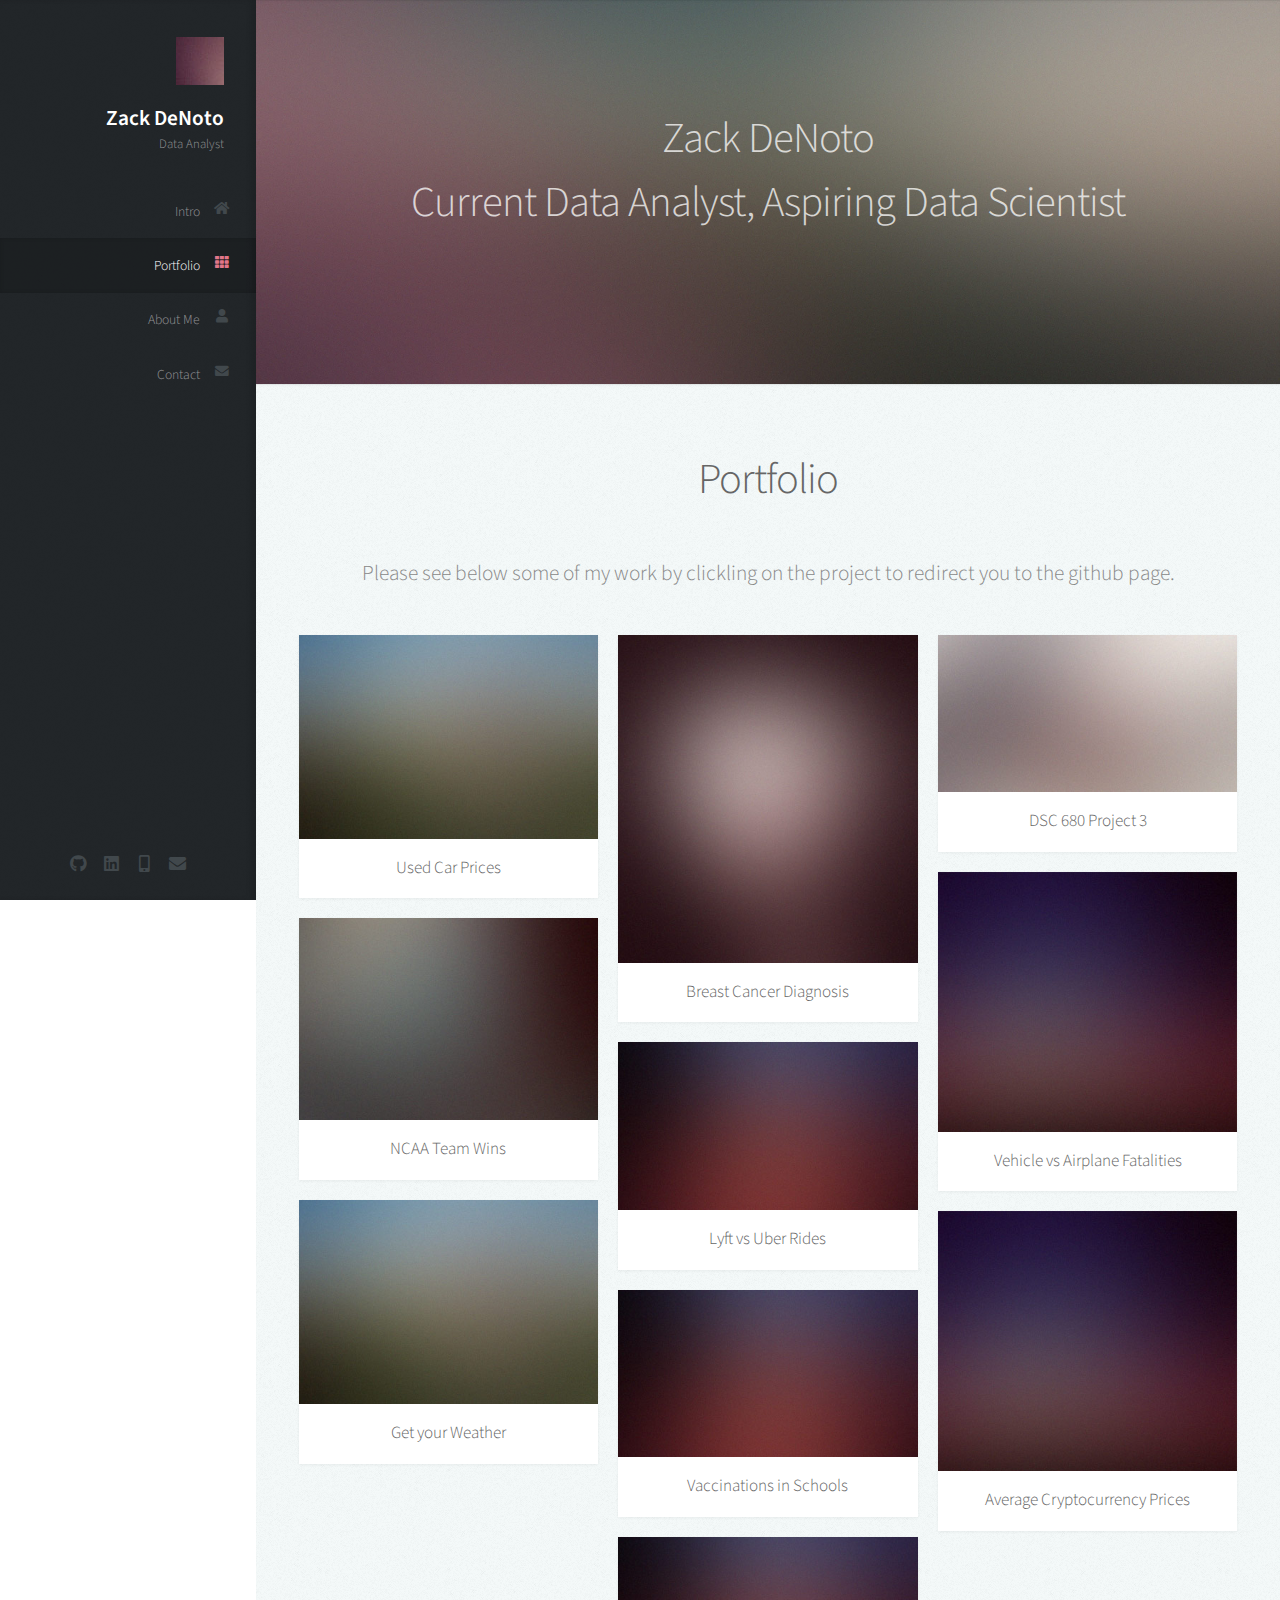
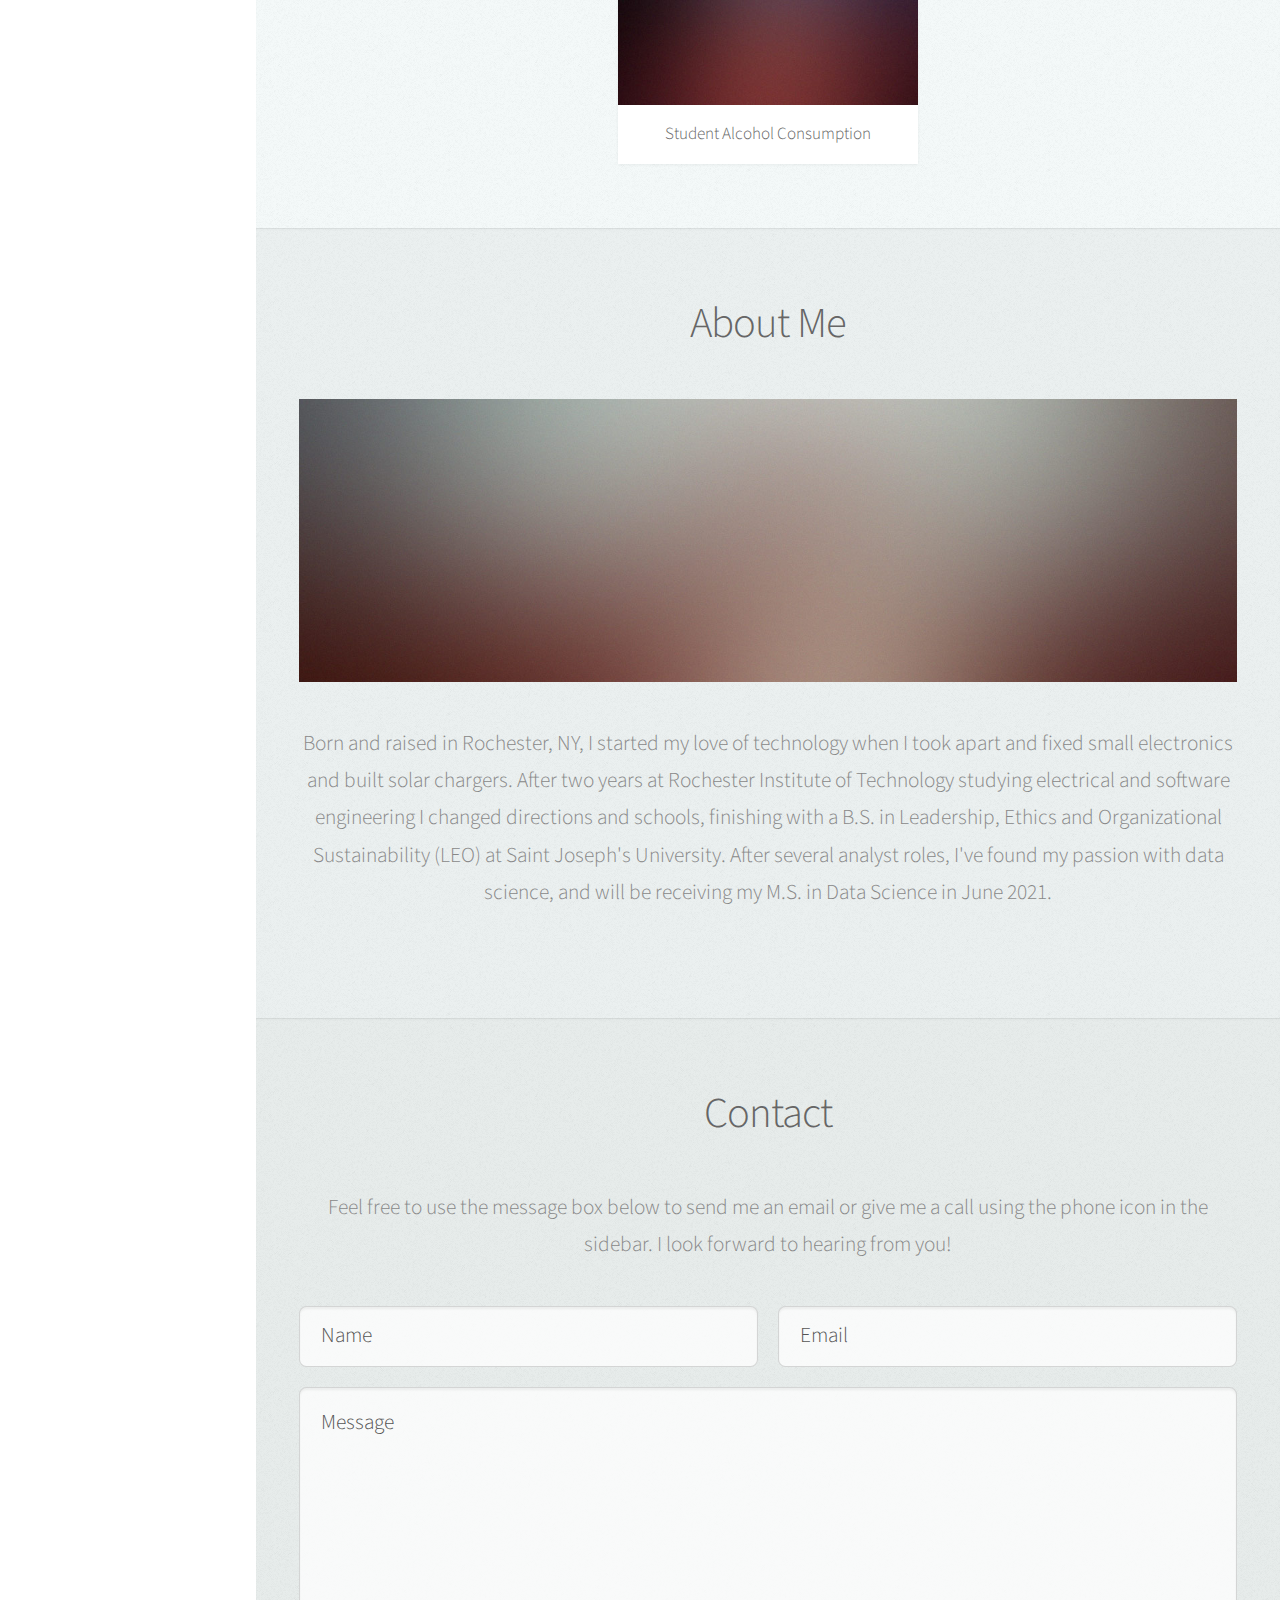
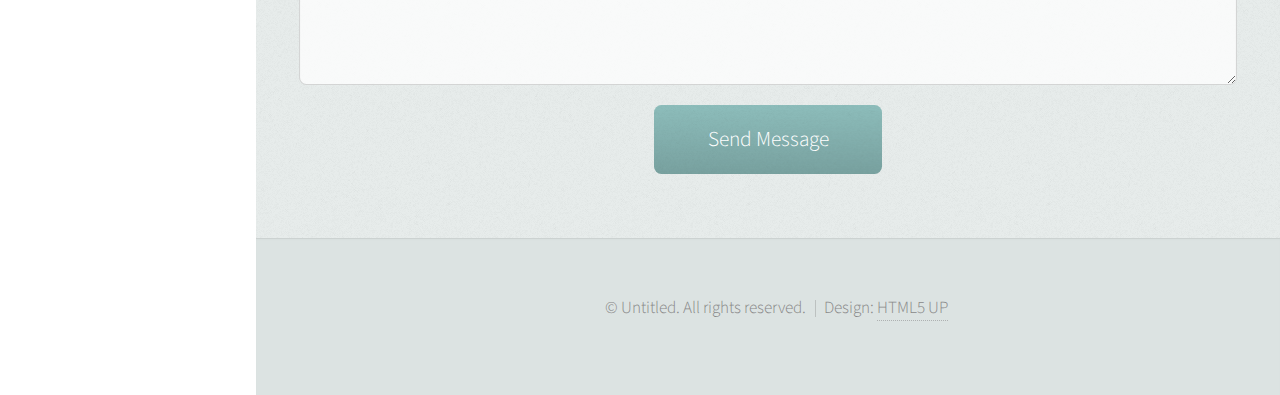
==== index.html @ d10cb1ae "Update index.html" ====
<!DOCTYPE HTML>
<!--
	Prologue by HTML5 UP
	html5up.net | @ajlkn
	Free for personal and commercial use under the CCA 3.0 license (html5up.net/license)
-->
<html>
	<head>
		<title>Zack DeNoto's Resume</title>
		<meta charset="utf-8" />
		<meta name="viewport" content="width=device-width, initial-scale=1, user-scalable=no" />
		<link rel="stylesheet" href="assets/css/main.css" />
	</head>
	<body class="is-preload">

		<!-- Header -->
			<div id="header">

				<div class="top">

					<!-- Logo -->
						<div id="logo">
							<span class="image avatar48"><img src="images/avatar.jpg" alt="" /></span>
							<h1 id="title">Zack DeNoto</h1>
							<p>Data Analyst</p>
						</div>

					<!-- Nav -->
						<nav id="nav">
							<ul>
								<li><a href="#top" id="top-link"><span class="icon solid fa-home">Intro</span></a></li>
								<li><a href="#portfolio" id="portfolio-link"><span class="icon solid fa-th">Portfolio</span></a></li>
								<li><a href="#about" id="about-link"><span class="icon solid fa-user">About Me</span></a></li>
								<li><a href="#contact" id="contact-link"><span class="icon solid fa-envelope">Contact</span></a></li>
							</ul>
						</nav>

				</div>

				<div class="bottom">

					<!-- Social Icons -->
						<ul class="icons">
							<li><a href="https://github.com/ZacharyDeNoto" class="icon brands fa-github"><span class="label">Github</span></a></li>
							<li><a href="https://www.linkedin.com/in/zachary-denoto/" class="icon brands fa-linkedin"><span class="label">LinkedIn-tile</span></a></li>
							<li><a href="tel:585-683-8068" class="fas fa-mobile-alt"><span class="label"></span></a></li>
							<li><a href="mailto:z.denoto@gmail.com" class="icon solid fa-envelope"><span class="label">Email</span></a></li>
						</ul>

				</div>

			</div>

		<!-- Main -->
			<div id="main">

				<!-- Intro -->
					<section id="top" class="one dark cover">
						<div class="container">

							<header>
								<h2 class="alt">Zack DeNoto </h2>
								<h2> Current Data Analyst, Aspiring Data Scientist</h2>
								<!-- <p>Ligula scelerisque justo sem accumsan diam quis<br />
								vitae natoque dictum sollicitudin elementum.</p> -->
							</header>

							<!-- <footer>
								<a href="#portfolio" class="button scrolly">Magna Aliquam</a>
							</footer> -->

						</div>
					</section>

				<!-- Portfolio -->
					<section id="portfolio" class="two">
						<div class="container">

							<header>
								<h2>Portfolio</h2>
							</header>

							<p>Please see below some of my work by clickling on the project to redirect you to the github page.
							</p>

							<div class="row">
								<div class="col-4 col-12-mobile">
									<article class="item">
										<a href="https://github.com/ZacharyDeNoto/Used-Car-Price-Prediction" class="image fit"><img src="images/pic02.jpg" alt="" /></a>
										<header>
											<h3>Used Car Prices</h3>
										</header>
									</article>
									<article class="item">
										<a href="https://github.com/ZacharyDeNoto/NCAA-Team-Wins" class="image fit"><img src="images/pic03.jpg" alt="" /></a>
										<header>
											<h3>NCAA Team Wins</h3>
										</header>
									</article>
									<article class="item">
										<a href="https://github.com/ZacharyDeNoto/Get-Your-Weather" class="image fit"><img src="images/pic02.jpg" alt="" /></a>
										<header>
											<h3>Get your Weather</h3>
										</header>
									</article>

								</div>
								<div class="col-4 col-12-mobile">
									<article class="item">
										<a href="https://github.com/ZacharyDeNoto/Breast-Cancer-Diagnosis" class="image fit"><img src="images/pic04.jpg" alt="" /></a>
										<header>
											<h3>Breast Cancer Diagnosis</h3>
										</header>
									</article>
									<article class="item">
										<a href="https://github.com/ZacharyDeNoto/Lyft-vs-Uber-Ride-Costs" class="image fit"><img src="images/pic05.jpg" alt="" /></a>
										<header>
											<h3>Lyft vs Uber Rides</h3>
										</header>
									</article>
									<article class="item">
										<a href="https://github.com/ZacharyDeNoto/Vaccinations-in-Schools" class="image fit"><img src="images/pic05.jpg" alt="" /></a>
										<header>
											<h3>Vaccinations in Schools</h3>
										</header>
									</article>
									<article class="item">
										<a href="https://github.com/ZacharyDeNoto/Student-Alcohol-Consumption" class="image fit"><img src="images/pic05.jpg" alt="" /></a>
										<header>
											<h3>Student Alcohol Consumption</h3>
										</header>
									</article>
								</div>
								<div class="col-4 col-12-mobile">
									<article class="item">
										<a href="https://github.com/ZacharyDeNoto/DSC-680-Project-3" class="image fit"><img src="images/pic06.jpg" alt="" /></a>
										<header>
											<h3>DSC 680 Project 3</h3>
										</header>
									</article>
									<article class="item">
										<a href="https://github.com/ZacharyDeNoto/Airline-vs-Vehicle-Fatalities" class="image fit"><img src="images/pic07.jpg" alt="" /></a>
										<header>
											<h3>Vehicle vs Airplane Fatalities</h3>
										</header>
									</article>
									<article class="item">
										<a href="https://github.com/ZacharyDeNoto/Average-Cryptocurrency-Price" class="image fit"><img src="images/pic07.jpg" alt="" /></a>
										<header>
											<h3>Average Cryptocurrency Prices</h3>
										</header>
									</article>
								</div>
								
							</div>

						</div>
					</section>

				<!-- About Me -->
					<section id="about" class="three">
						<div class="container">

							<header>
								<h2>About Me</h2>
							</header>

							<a href="#" class="image featured"><img src="images/pic08.jpg" alt="" /></a>

							<p>Born and raised in Rochester, NY, I started my love of technology 
							when I took apart and fixed small electronics and built solar chargers.
							After two years at Rochester Institute of Technology studying electrical and 
							software engineering I changed directions and schools, finishing with a B.S. in 
							Leadership, Ethics and Organizational Sustainability (LEO) at Saint Joseph's University.
							After several analyst roles, I've found my passion with data science,
							and will be receiving my M.S. in Data Science in June 2021.</p>

						</div>
					</section>

				<!-- Contact -->
					<section id="contact" class="four">
						<div class="container">

							<header>
								<h2>Contact</h2>
							</header>

							<p>Feel free to use the message box below to send me an email or 
								give me	a call using the phone icon in the sidebar. I look forward to hearing
								from you!</p>

							<form method="POST" action="https://formspree.io/f/xrgrgqve">
								<div class="row">
									<div class="col-6 col-12-mobile"><input type="text" name="name" placeholder="Name" /></div>
									<div class="col-6 col-12-mobile"><input type="email" name="_replyto" placeholder="Email" /></div>
									<div class="col-12">
										<textarea name="message" placeholder="Message"></textarea>
									</div>
									<div class="col-12">
										<input type="submit" value="Send Message" />
									</div>
								</div>
							</form>

						</div>
					</section>

			</div>

		<!-- Footer -->
			<div id="footer">

				<!-- Copyright -->
					<ul class="copyright">
						<li>&copy; Untitled. All rights reserved.</li><li>Design: <a href="http://html5up.net">HTML5 UP</a></li>
					</ul>

			</div>

		<!-- Scripts -->
			<script src="assets/js/jquery.min.js"></script>
			<script src="assets/js/jquery.scrolly.min.js"></script>
			<script src="assets/js/jquery.scrollex.min.js"></script>
			<script src="assets/js/browser.min.js"></script>
			<script src="assets/js/breakpoints.min.js"></script>
			<script src="assets/js/util.js"></script>
			<script src="assets/js/main.js"></script>

	</body>
</html>
---- assets/css/main.css ----
@import url("fontawesome-all.min.css");
@import url("https://fonts.googleapis.com/css?family=Source+Sans+Pro:300,300italic,400,600");

/*
	Prologue by HTML5 UP
	html5up.net | @ajlkn
	Free for personal and commercial use under the CCA 3.0 license (html5up.net/license)
*/

html, body, div, span, applet, object,
iframe, h1, h2, h3, h4, h5, h6, p, blockquote,
pre, a, abbr, acronym, address, big, cite,
code, del, dfn, em, img, ins, kbd, q, s, samp,
small, strike, strong, sub, sup, tt, var, b,
u, i, center, dl, dt, dd, ol, ul, li, fieldset,
form, label, legend, table, caption, tbody,
tfoot, thead, tr, th, td, article, aside,
canvas, details, embed, figure, figcaption,
footer, header, hgroup, menu, nav, output, ruby,
section, summary, time, mark, audio, video {
	margin: 0;
	padding: 0;
	border: 0;
	font-size: 100%;
	font: inherit;
	vertical-align: baseline;}

article, aside, details, figcaption, figure,
footer, header, hgroup, menu, nav, section {
	display: block;}

body {
	line-height: 1;
}

ol, ul {
	list-style: none;
}

blockquote, q {
	quotes: none;
}

	blockquote:before, blockquote:after, q:before, q:after {
		content: '';
		content: none;
	}

table {
	border-collapse: collapse;
	border-spacing: 0;
}

body {
	-webkit-text-size-adjust: none;
}

mark {
	background-color: transparent;
	color: inherit;
}

input::-moz-focus-inner {
	border: 0;
	padding: 0;
}

input, select, textarea {
	-moz-appearance: none;
	-webkit-appearance: none;
	-ms-appearance: none;
	appearance: none;
}

/* Basic */

	html {
		box-sizing: border-box;
	}

	*, *:before, *:after {
		box-sizing: inherit;
	}

	body {
		background: #fff;
		font-family: 'Source Sans Pro', sans-serif;
		font-size: 19pt;
		font-weight: 300;
		line-height: 1.75em;
		color: #888;
	}

		body.is-preload *, body.is-preload *:before, body.is-preload *:after {
			-moz-animation: none !important;
			-webkit-animation: none !important;
			-ms-animation: none !important;
			animation: none !important;
			-moz-transition: none !important;
			-webkit-transition: none !important;
			-ms-transition: none !important;
			transition: none !important;
		}

	input, textarea, select {
		font-family: 'Source Sans Pro', sans-serif;
		font-size: 19pt;
		font-weight: 300;
		line-height: 1.75em;
		color: #888;
	}

	h1, h2, h3, h4, h5, h6 {
		font-weight: 300;
		color: #666;
		line-height: 1.5em;
	}

	h1 a, h2 a, h3 a, h4 a, h5 a, h6 a {
		color: inherit;
		text-decoration: none;
	}

		h1 a strong, h2 a strong, h3 a strong, h4 a strong, h5 a strong, h6 a strong {
			color: #333;
		}

	h2 {
		font-size: 2em;
		letter-spacing: -1px;
	}

		h2.alt {
			color: #888;
		}

			h2.alt strong {
				color: #666;
			}

	h3 {
		font-size: 1.5em;
	}

	header {
		margin: 0 0 2em 0;
	}

		header > p {
			margin: 1em 0 0 0;
		}

	footer {
		margin: 2em 0 0 0;
	}

	strong, b {
		font-weight: 300;
		color: #666;
	}

	em, i {
		font-style: italic;
	}

	a {
		text-decoration: none;
		color: inherit;
		border-bottom: dotted 1px rgba(128, 128, 128, 0.5);
		-moz-transition: color 0.35s ease-in-out, border-bottom-color 0.35s ease-in-out;
		-webkit-transition: color 0.35s ease-in-out, border-bottom-color 0.35s ease-in-out;
		-ms-transition: color 0.35s ease-in-out, border-bottom-color 0.35s ease-in-out;
		transition: color 0.35s ease-in-out, border-bottom-color 0.35s ease-in-out;
		outline: 0;
	}

		a:hover {
			color: #E27689;
			border-bottom-color: rgba(255, 255, 255, 0);
		}

	sub {
		position: relative;
		top: 0.5em;
		font-size: 0.8em;
	}

	sup {
		position: relative;
		top: -0.5em;
		font-size: 0.8em;
	}

	hr {
		border: 0;
		border-top: solid 1px #ddd;
	}

	blockquote {
		border-left: solid 0.5em #ddd;
		padding: 1em 0 1em 2em;
		font-style: italic;
	}

	p, ul, ol, dl, table {
		margin-bottom: 2em;
	}

	br.clear {
		clear: both;
	}

/* Container */

	.container {
		margin: 0 auto;
		max-width: 100%;
		width: 1400px;
	}

		@media screen and (min-width: 961px) and (max-width: 1880px) {

			.container {
				width: 1200px;
			}

		}

		@media screen and (min-width: 961px) and (max-width: 1620px) {

			.container {
				width: 960px;
			}

		}

		@media screen and (min-width: 961px) and (max-width: 1320px) {

			.container {
				width: 100%;
			}

		}

		@media screen and (max-width: 960px) {

			.container {
				width: 100%;
			}

		}

		@media screen and (max-width: 736px) {

			.container {
				width: 100%;
			}

		}

/* Row */

	.row {
		display: flex;
		flex-wrap: wrap;
		box-sizing: border-box;
		align-items: stretch;
	}

		.row > * {
			box-sizing: border-box;
		}

		.row.gtr-uniform > * > :last-child {
			margin-bottom: 0;
		}

		.row.aln-left {
			justify-content: flex-start;
		}

		.row.aln-center {
			justify-content: center;
		}

		.row.aln-right {
			justify-content: flex-end;
		}

		.row.aln-top {
			align-items: flex-start;
		}

		.row.aln-middle {
			align-items: center;
		}

		.row.aln-bottom {
			align-items: flex-end;
		}

		.row > .imp {
			order: -1;
		}

		.row > .col-1 {
			width: 8.33333%;
		}

		.row > .off-1 {
			margin-left: 8.33333%;
		}

		.row > .col-2 {
			width: 16.66667%;
		}

		.row > .off-2 {
			margin-left: 16.66667%;
		}

		.row > .col-3 {
			width: 25%;
		}

		.row > .off-3 {
			margin-left: 25%;
		}

		.row > .col-4 {
			width: 33.33333%;
		}

		.row > .off-4 {
			margin-left: 33.33333%;
		}

		.row > .col-5 {
			width: 41.66667%;
		}

		.row > .off-5 {
			margin-left: 41.66667%;
		}

		.row > .col-6 {
			width: 50%;
		}

		.row > .off-6 {
			margin-left: 50%;
		}

		.row > .col-7 {
			width: 58.33333%;
		}

		.row > .off-7 {
			margin-left: 58.33333%;
		}

		.row > .col-8 {
			width: 66.66667%;
		}

		.row > .off-8 {
			margin-left: 66.66667%;
		}

		.row > .col-9 {
			width: 75%;
		}

		.row > .off-9 {
			margin-left: 75%;
		}

		.row > .col-10 {
			width: 83.33333%;
		}

		.row > .off-10 {
			margin-left: 83.33333%;
		}

		.row > .col-11 {
			width: 91.66667%;
		}

		.row > .off-11 {
			margin-left: 91.66667%;
		}

		.row > .col-12 {
			width: 100%;
		}

		.row > .off-12 {
			margin-left: 100%;
		}

		.row.gtr-0 {
			margin-top: 0px;
			margin-left: 0px;
		}

			.row.gtr-0 > * {
				padding: 0px 0 0 0px;
			}

			.row.gtr-0.gtr-uniform {
				margin-top: 0px;
			}

				.row.gtr-0.gtr-uniform > * {
					padding-top: 0px;
				}

		.row.gtr-25 {
			margin-top: -10px;
			margin-left: -10px;
		}

			.row.gtr-25 > * {
				padding: 10px 0 0 10px;
			}

			.row.gtr-25.gtr-uniform {
				margin-top: -10px;
			}

				.row.gtr-25.gtr-uniform > * {
					padding-top: 10px;
				}

		.row.gtr-50 {
			margin-top: -20px;
			margin-left: -20px;
		}

			.row.gtr-50 > * {
				padding: 20px 0 0 20px;
			}

			.row.gtr-50.gtr-uniform {
				margin-top: -20px;
			}

				.row.gtr-50.gtr-uniform > * {
					padding-top: 20px;
				}

		.row {
			margin-top: -40px;
			margin-left: -40px;
		}

			.row > * {
				padding: 40px 0 0 40px;
			}

			.row.gtr-uniform {
				margin-top: -40px;
			}

				.row.gtr-uniform > * {
					padding-top: 40px;
				}

		.row.gtr-150 {
			margin-top: -60px;
			margin-left: -60px;
		}

			.row.gtr-150 > * {
				padding: 60px 0 0 60px;
			}

			.row.gtr-150.gtr-uniform {
				margin-top: -60px;
			}

				.row.gtr-150.gtr-uniform > * {
					padding-top: 60px;
				}

		.row.gtr-200 {
			margin-top: -80px;
			margin-left: -80px;
		}

			.row.gtr-200 > * {
				padding: 80px 0 0 80px;
			}

			.row.gtr-200.gtr-uniform {
				margin-top: -80px;
			}

				.row.gtr-200.gtr-uniform > * {
					padding-top: 80px;
				}

		@media screen and (min-width: 961px) and (max-width: 1880px) {

			.row {
				display: flex;
				flex-wrap: wrap;
				box-sizing: border-box;
				align-items: stretch;
			}

				.row > * {
					box-sizing: border-box;
				}

				.row.gtr-uniform > * > :last-child {
					margin-bottom: 0;
				}

				.row.aln-left {
					justify-content: flex-start;
				}

				.row.aln-center {
					justify-content: center;
				}

				.row.aln-right {
					justify-content: flex-end;
				}

				.row.aln-top {
					align-items: flex-start;
				}

				.row.aln-middle {
					align-items: center;
				}

				.row.aln-bottom {
					align-items: flex-end;
				}

				.row > .imp-wide {
					order: -1;
				}

				.row > .col-1-wide {
					width: 8.33333%;
				}

				.row > .off-1-wide {
					margin-left: 8.33333%;
				}

				.row > .col-2-wide {
					width: 16.66667%;
				}

				.row > .off-2-wide {
					margin-left: 16.66667%;
				}

				.row > .col-3-wide {
					width: 25%;
				}

				.row > .off-3-wide {
					margin-left: 25%;
				}

				.row > .col-4-wide {
					width: 33.33333%;
				}

				.row > .off-4-wide {
					margin-left: 33.33333%;
				}

				.row > .col-5-wide {
					width: 41.66667%;
				}

				.row > .off-5-wide {
					margin-left: 41.66667%;
				}

				.row > .col-6-wide {
					width: 50%;
				}

				.row > .off-6-wide {
					margin-left: 50%;
				}

				.row > .col-7-wide {
					width: 58.33333%;
				}

				.row > .off-7-wide {
					margin-left: 58.33333%;
				}

				.row > .col-8-wide {
					width: 66.66667%;
				}

				.row > .off-8-wide {
					margin-left: 66.66667%;
				}

				.row > .col-9-wide {
					width: 75%;
				}

				.row > .off-9-wide {
					margin-left: 75%;
				}

				.row > .col-10-wide {
					width: 83.33333%;
				}

				.row > .off-10-wide {
					margin-left: 83.33333%;
				}

				.row > .col-11-wide {
					width: 91.66667%;
				}

				.row > .off-11-wide {
					margin-left: 91.66667%;
				}

				.row > .col-12-wide {
					width: 100%;
				}

				.row > .off-12-wide {
					margin-left: 100%;
				}

				.row.gtr-0 {
					margin-top: 0px;
					margin-left: 0px;
				}

					.row.gtr-0 > * {
						padding: 0px 0 0 0px;
					}

					.row.gtr-0.gtr-uniform {
						margin-top: 0px;
					}

						.row.gtr-0.gtr-uniform > * {
							padding-top: 0px;
						}

				.row.gtr-25 {
					margin-top: -10px;
					margin-left: -10px;
				}

					.row.gtr-25 > * {
						padding: 10px 0 0 10px;
					}

					.row.gtr-25.gtr-uniform {
						margin-top: -10px;
					}

						.row.gtr-25.gtr-uniform > * {
							padding-top: 10px;
						}

				.row.gtr-50 {
					margin-top: -20px;
					margin-left: -20px;
				}

					.row.gtr-50 > * {
						padding: 20px 0 0 20px;
					}

					.row.gtr-50.gtr-uniform {
						margin-top: -20px;
					}

						.row.gtr-50.gtr-uniform > * {
							padding-top: 20px;
						}

				.row {
					margin-top: -40px;
					margin-left: -40px;
				}

					.row > * {
						padding: 40px 0 0 40px;
					}

					.row.gtr-uniform {
						margin-top: -40px;
					}

						.row.gtr-uniform > * {
							padding-top: 40px;
						}

				.row.gtr-150 {
					margin-top: -60px;
					margin-left: -60px;
				}

					.row.gtr-150 > * {
						padding: 60px 0 0 60px;
					}

					.row.gtr-150.gtr-uniform {
						margin-top: -60px;
					}

						.row.gtr-150.gtr-uniform > * {
							padding-top: 60px;
						}

				.row.gtr-200 {
					margin-top: -80px;
					margin-left: -80px;
				}

					.row.gtr-200 > * {
						padding: 80px 0 0 80px;
					}

					.row.gtr-200.gtr-uniform {
						margin-top: -80px;
					}

						.row.gtr-200.gtr-uniform > * {
							padding-top: 80px;
						}

		}

		@media screen and (min-width: 961px) and (max-width: 1620px) {

			.row {
				display: flex;
				flex-wrap: wrap;
				box-sizing: border-box;
				align-items: stretch;
			}

				.row > * {
					box-sizing: border-box;
				}

				.row.gtr-uniform > * > :last-child {
					margin-bottom: 0;
				}

				.row.aln-left {
					justify-content: flex-start;
				}

				.row.aln-center {
					justify-content: center;
				}

				.row.aln-right {
					justify-content: flex-end;
				}

				.row.aln-top {
					align-items: flex-start;
				}

				.row.aln-middle {
					align-items: center;
				}

				.row.aln-bottom {
					align-items: flex-end;
				}

				.row > .imp-normal {
					order: -1;
				}

				.row > .col-1-normal {
					width: 8.33333%;
				}

				.row > .off-1-normal {
					margin-left: 8.33333%;
				}

				.row > .col-2-normal {
					width: 16.66667%;
				}

				.row > .off-2-normal {
					margin-left: 16.66667%;
				}

				.row > .col-3-normal {
					width: 25%;
				}

				.row > .off-3-normal {
					margin-left: 25%;
				}

				.row > .col-4-normal {
					width: 33.33333%;
				}

				.row > .off-4-normal {
					margin-left: 33.33333%;
				}

				.row > .col-5-normal {
					width: 41.66667%;
				}

				.row > .off-5-normal {
					margin-left: 41.66667%;
				}

				.row > .col-6-normal {
					width: 50%;
				}

				.row > .off-6-normal {
					margin-left: 50%;
				}

				.row > .col-7-normal {
					width: 58.33333%;
				}

				.row > .off-7-normal {
					margin-left: 58.33333%;
				}

				.row > .col-8-normal {
					width: 66.66667%;
				}

				.row > .off-8-normal {
					margin-left: 66.66667%;
				}

				.row > .col-9-normal {
					width: 75%;
				}

				.row > .off-9-normal {
					margin-left: 75%;
				}

				.row > .col-10-normal {
					width: 83.33333%;
				}

				.row > .off-10-normal {
					margin-left: 83.33333%;
				}

				.row > .col-11-normal {
					width: 91.66667%;
				}

				.row > .off-11-normal {
					margin-left: 91.66667%;
				}

				.row > .col-12-normal {
					width: 100%;
				}

				.row > .off-12-normal {
					margin-left: 100%;
				}

				.row.gtr-0 {
					margin-top: 0px;
					margin-left: 0px;
				}

					.row.gtr-0 > * {
						padding: 0px 0 0 0px;
					}

					.row.gtr-0.gtr-uniform {
						margin-top: 0px;
					}

						.row.gtr-0.gtr-uniform > * {
							padding-top: 0px;
						}

				.row.gtr-25 {
					margin-top: -10px;
					margin-left: -10px;
				}

					.row.gtr-25 > * {
						padding: 10px 0 0 10px;
					}

					.row.gtr-25.gtr-uniform {
						margin-top: -10px;
					}

						.row.gtr-25.gtr-uniform > * {
							padding-top: 10px;
						}

				.row.gtr-50 {
					margin-top: -20px;
					margin-left: -20px;
				}

					.row.gtr-50 > * {
						padding: 20px 0 0 20px;
					}

					.row.gtr-50.gtr-uniform {
						margin-top: -20px;
					}

						.row.gtr-50.gtr-uniform > * {
							padding-top: 20px;
						}

				.row {
					margin-top: -40px;
					margin-left: -40px;
				}

					.row > * {
						padding: 40px 0 0 40px;
					}

					.row.gtr-uniform {
						margin-top: -40px;
					}

						.row.gtr-uniform > * {
							padding-top: 40px;
						}

				.row.gtr-150 {
					margin-top: -60px;
					margin-left: -60px;
				}

					.row.gtr-150 > * {
						padding: 60px 0 0 60px;
					}

					.row.gtr-150.gtr-uniform {
						margin-top: -60px;
					}

						.row.gtr-150.gtr-uniform > * {
							padding-top: 60px;
						}

				.row.gtr-200 {
					margin-top: -80px;
					margin-left: -80px;
				}

					.row.gtr-200 > * {
						padding: 80px 0 0 80px;
					}

					.row.gtr-200.gtr-uniform {
						margin-top: -80px;
					}

						.row.gtr-200.gtr-uniform > * {
							padding-top: 80px;
						}

		}

		@media screen and (min-width: 961px) and (max-width: 1320px) {

			.row {
				display: flex;
				flex-wrap: wrap;
				box-sizing: border-box;
				align-items: stretch;
			}

				.row > * {
					box-sizing: border-box;
				}

				.row.gtr-uniform > * > :last-child {
					margin-bottom: 0;
				}

				.row.aln-left {
					justify-content: flex-start;
				}

				.row.aln-center {
					justify-content: center;
				}

				.row.aln-right {
					justify-content: flex-end;
				}

				.row.aln-top {
					align-items: flex-start;
				}

				.row.aln-middle {
					align-items: center;
				}

				.row.aln-bottom {
					align-items: flex-end;
				}

				.row > .imp-narrow {
					order: -1;
				}

				.row > .col-1-narrow {
					width: 8.33333%;
				}

				.row > .off-1-narrow {
					margin-left: 8.33333%;
				}

				.row > .col-2-narrow {
					width: 16.66667%;
				}

				.row > .off-2-narrow {
					margin-left: 16.66667%;
				}

				.row > .col-3-narrow {
					width: 25%;
				}

				.row > .off-3-narrow {
					margin-left: 25%;
				}

				.row > .col-4-narrow {
					width: 33.33333%;
				}

				.row > .off-4-narrow {
					margin-left: 33.33333%;
				}

				.row > .col-5-narrow {
					width: 41.66667%;
				}

				.row > .off-5-narrow {
					margin-left: 41.66667%;
				}

				.row > .col-6-narrow {
					width: 50%;
				}

				.row > .off-6-narrow {
					margin-left: 50%;
				}

				.row > .col-7-narrow {
					width: 58.33333%;
				}

				.row > .off-7-narrow {
					margin-left: 58.33333%;
				}

				.row > .col-8-narrow {
					width: 66.66667%;
				}

				.row > .off-8-narrow {
					margin-left: 66.66667%;
				}

				.row > .col-9-narrow {
					width: 75%;
				}

				.row > .off-9-narrow {
					margin-left: 75%;
				}

				.row > .col-10-narrow {
					width: 83.33333%;
				}

				.row > .off-10-narrow {
					margin-left: 83.33333%;
				}

				.row > .col-11-narrow {
					width: 91.66667%;
				}

				.row > .off-11-narrow {
					margin-left: 91.66667%;
				}

				.row > .col-12-narrow {
					width: 100%;
				}

				.row > .off-12-narrow {
					margin-left: 100%;
				}

				.row.gtr-0 {
					margin-top: 0px;
					margin-left: 0px;
				}

					.row.gtr-0 > * {
						padding: 0px 0 0 0px;
					}

					.row.gtr-0.gtr-uniform {
						margin-top: 0px;
					}

						.row.gtr-0.gtr-uniform > * {
							padding-top: 0px;
						}

				.row.gtr-25 {
					margin-top: -5px;
					margin-left: -5px;
				}

					.row.gtr-25 > * {
						padding: 5px 0 0 5px;
					}

					.row.gtr-25.gtr-uniform {
						margin-top: -5px;
					}

						.row.gtr-25.gtr-uniform > * {
							padding-top: 5px;
						}

				.row.gtr-50 {
					margin-top: -10px;
					margin-left: -10px;
				}

					.row.gtr-50 > * {
						padding: 10px 0 0 10px;
					}

					.row.gtr-50.gtr-uniform {
						margin-top: -10px;
					}

						.row.gtr-50.gtr-uniform > * {
							padding-top: 10px;
						}

				.row {
					margin-top: -20px;
					margin-left: -20px;
				}

					.row > * {
						padding: 20px 0 0 20px;
					}

					.row.gtr-uniform {
						margin-top: -20px;
					}

						.row.gtr-uniform > * {
							padding-top: 20px;
						}

				.row.gtr-150 {
					margin-top: -30px;
					margin-left: -30px;
				}

					.row.gtr-150 > * {
						padding: 30px 0 0 30px;
					}

					.row.gtr-150.gtr-uniform {
						margin-top: -30px;
					}

						.row.gtr-150.gtr-uniform > * {
							padding-top: 30px;
						}

				.row.gtr-200 {
					margin-top: -40px;
					margin-left: -40px;
				}

					.row.gtr-200 > * {
						padding: 40px 0 0 40px;
					}

					.row.gtr-200.gtr-uniform {
						margin-top: -40px;
					}

						.row.gtr-200.gtr-uniform > * {
							padding-top: 40px;
						}

		}

		@media screen and (max-width: 960px) {

			.row {
				display: flex;
				flex-wrap: wrap;
				box-sizing: border-box;
				align-items: stretch;
			}

				.row > * {
					box-sizing: border-box;
				}

				.row.gtr-uniform > * > :last-child {
					margin-bottom: 0;
				}

				.row.aln-left {
					justify-content: flex-start;
				}

				.row.aln-center {
					justify-content: center;
				}

				.row.aln-right {
					justify-content: flex-end;
				}

				.row.aln-top {
					align-items: flex-start;
				}

				.row.aln-middle {
					align-items: center;
				}

				.row.aln-bottom {
					align-items: flex-end;
				}

				.row > .imp-narrower {
					order: -1;
				}

				.row > .col-1-narrower {
					width: 8.33333%;
				}

				.row > .off-1-narrower {
					margin-left: 8.33333%;
				}

				.row > .col-2-narrower {
					width: 16.66667%;
				}

				.row > .off-2-narrower {
					margin-left: 16.66667%;
				}

				.row > .col-3-narrower {
					width: 25%;
				}

				.row > .off-3-narrower {
					margin-left: 25%;
				}

				.row > .col-4-narrower {
					width: 33.33333%;
				}

				.row > .off-4-narrower {
					margin-left: 33.33333%;
				}

				.row > .col-5-narrower {
					width: 41.66667%;
				}

				.row > .off-5-narrower {
					margin-left: 41.66667%;
				}

				.row > .col-6-narrower {
					width: 50%;
				}

				.row > .off-6-narrower {
					margin-left: 50%;
				}

				.row > .col-7-narrower {
					width: 58.33333%;
				}

				.row > .off-7-narrower {
					margin-left: 58.33333%;
				}

				.row > .col-8-narrower {
					width: 66.66667%;
				}

				.row > .off-8-narrower {
					margin-left: 66.66667%;
				}

				.row > .col-9-narrower {
					width: 75%;
				}

				.row > .off-9-narrower {
					margin-left: 75%;
				}

				.row > .col-10-narrower {
					width: 83.33333%;
				}

				.row > .off-10-narrower {
					margin-left: 83.33333%;
				}

				.row > .col-11-narrower {
					width: 91.66667%;
				}

				.row > .off-11-narrower {
					margin-left: 91.66667%;
				}

				.row > .col-12-narrower {
					width: 100%;
				}

				.row > .off-12-narrower {
					margin-left: 100%;
				}

				.row.gtr-0 {
					margin-top: 0px;
					margin-left: 0px;
				}

					.row.gtr-0 > * {
						padding: 0px 0 0 0px;
					}

					.row.gtr-0.gtr-uniform {
						margin-top: 0px;
					}

						.row.gtr-0.gtr-uniform > * {
							padding-top: 0px;
						}

				.row.gtr-25 {
					margin-top: -5px;
					margin-left: -5px;
				}

					.row.gtr-25 > * {
						padding: 5px 0 0 5px;
					}

					.row.gtr-25.gtr-uniform {
						margin-top: -5px;
					}

						.row.gtr-25.gtr-uniform > * {
							padding-top: 5px;
						}

				.row.gtr-50 {
					margin-top: -10px;
					margin-left: -10px;
				}

					.row.gtr-50 > * {
						padding: 10px 0 0 10px;
					}

					.row.gtr-50.gtr-uniform {
						margin-top: -10px;
					}

						.row.gtr-50.gtr-uniform > * {
							padding-top: 10px;
						}

				.row {
					margin-top: -20px;
					margin-left: -20px;
				}

					.row > * {
						padding: 20px 0 0 20px;
					}

					.row.gtr-uniform {
						margin-top: -20px;
					}

						.row.gtr-uniform > * {
							padding-top: 20px;
						}

				.row.gtr-150 {
					margin-top: -30px;
					margin-left: -30px;
				}

					.row.gtr-150 > * {
						padding: 30px 0 0 30px;
					}

					.row.gtr-150.gtr-uniform {
						margin-top: -30px;
					}

						.row.gtr-150.gtr-uniform > * {
							padding-top: 30px;
						}

				.row.gtr-200 {
					margin-top: -40px;
					margin-left: -40px;
				}

					.row.gtr-200 > * {
						padding: 40px 0 0 40px;
					}

					.row.gtr-200.gtr-uniform {
						margin-top: -40px;
					}

						.row.gtr-200.gtr-uniform > * {
							padding-top: 40px;
						}

		}

		@media screen and (max-width: 736px) {

			.row {
				display: flex;
				flex-wrap: wrap;
				box-sizing: border-box;
				align-items: stretch;
			}

				.row > * {
					box-sizing: border-box;
				}

				.row.gtr-uniform > * > :last-child {
					margin-bottom: 0;
				}

				.row.aln-left {
					justify-content: flex-start;
				}

				.row.aln-center {
					justify-content: center;
				}

				.row.aln-right {
					justify-content: flex-end;
				}

				.row.aln-top {
					align-items: flex-start;
				}

				.row.aln-middle {
					align-items: center;
				}

				.row.aln-bottom {
					align-items: flex-end;
				}

				.row > .imp-mobile {
					order: -1;
				}

				.row > .col-1-mobile {
					width: 8.33333%;
				}

				.row > .off-1-mobile {
					margin-left: 8.33333%;
				}

				.row > .col-2-mobile {
					width: 16.66667%;
				}

				.row > .off-2-mobile {
					margin-left: 16.66667%;
				}

				.row > .col-3-mobile {
					width: 25%;
				}

				.row > .off-3-mobile {
					margin-left: 25%;
				}

				.row > .col-4-mobile {
					width: 33.33333%;
				}

				.row > .off-4-mobile {
					margin-left: 33.33333%;
				}

				.row > .col-5-mobile {
					width: 41.66667%;
				}

				.row > .off-5-mobile {
					margin-left: 41.66667%;
				}

				.row > .col-6-mobile {
					width: 50%;
				}

				.row > .off-6-mobile {
					margin-left: 50%;
				}

				.row > .col-7-mobile {
					width: 58.33333%;
				}

				.row > .off-7-mobile {
					margin-left: 58.33333%;
				}

				.row > .col-8-mobile {
					width: 66.66667%;
				}

				.row > .off-8-mobile {
					margin-left: 66.66667%;
				}

				.row > .col-9-mobile {
					width: 75%;
				}

				.row > .off-9-mobile {
					margin-left: 75%;
				}

				.row > .col-10-mobile {
					width: 83.33333%;
				}

				.row > .off-10-mobile {
					margin-left: 83.33333%;
				}

				.row > .col-11-mobile {
					width: 91.66667%;
				}

				.row > .off-11-mobile {
					margin-left: 91.66667%;
				}

				.row > .col-12-mobile {
					width: 100%;
				}

				.row > .off-12-mobile {
					margin-left: 100%;
				}

				.row.gtr-0 {
					margin-top: 0px;
					margin-left: 0px;
				}

					.row.gtr-0 > * {
						padding: 0px 0 0 0px;
					}

					.row.gtr-0.gtr-uniform {
						margin-top: 0px;
					}

						.row.gtr-0.gtr-uniform > * {
							padding-top: 0px;
						}

				.row.gtr-25 {
					margin-top: -5px;
					margin-left: -5px;
				}

					.row.gtr-25 > * {
						padding: 5px 0 0 5px;
					}

					.row.gtr-25.gtr-uniform {
						margin-top: -5px;
					}

						.row.gtr-25.gtr-uniform > * {
							padding-top: 5px;
						}

				.row.gtr-50 {
					margin-top: -10px;
					margin-left: -10px;
				}

					.row.gtr-50 > * {
						padding: 10px 0 0 10px;
					}

					.row.gtr-50.gtr-uniform {
						margin-top: -10px;
					}

						.row.gtr-50.gtr-uniform > * {
							padding-top: 10px;
						}

				.row {
					margin-top: -20px;
					margin-left: -20px;
				}

					.row > * {
						padding: 20px 0 0 20px;
					}

					.row.gtr-uniform {
						margin-top: -20px;
					}

						.row.gtr-uniform > * {
							padding-top: 20px;
						}

				.row.gtr-150 {
					margin-top: -30px;
					margin-left: -30px;
				}

					.row.gtr-150 > * {
						padding: 30px 0 0 30px;
					}

					.row.gtr-150.gtr-uniform {
						margin-top: -30px;
					}

						.row.gtr-150.gtr-uniform > * {
							padding-top: 30px;
						}

				.row.gtr-200 {
					margin-top: -40px;
					margin-left: -40px;
				}

					.row.gtr-200 > * {
						padding: 40px 0 0 40px;
					}

					.row.gtr-200.gtr-uniform {
						margin-top: -40px;
					}

						.row.gtr-200.gtr-uniform > * {
							padding-top: 40px;
						}

		}

/* Sections/Article */

	section, article {
		margin-bottom: 3em;
	}

		section > :last-child,
		section > .container, section:last-child, article > :last-child,
		article > .container, article:last-child {
			margin-bottom: 0;
		}

		.row > section, .row > article {
			margin-bottom: 0;
		}

/* Image */

	.image {
		display: inline-block;
		border: 0;
	}

		.image img {
			display: block;
			width: 100%;
		}

		.image.avatar48 {
			width: 48px;
			height: 48px;
			background: #f00;
		}

			.image.avatar48 img {
				width: 48px;
				height: 48px;
			}

		.image.fit {
			display: block;
			width: 100%;
		}

		.image.featured {
			display: block;
			width: 100%;
			margin: 0 0 2em 0;
		}

		.image.left {
			float: left;
			margin: 0 2em 2em 0;
		}

		.image.centered {
			display: block;
			margin: 0 0 2em 0;
		}

			.image.centered img {
				margin: 0 auto;
				width: auto;
			}

/* List */

	ul {
		list-style: disc;
		padding-left: 1em;
	}

		ul li {
			padding-left: 0.5em;
		}

	ol {
		list-style: decimal;
		padding-left: 1.25em;
	}

		ol li {
			padding-left: 0.25em;
		}

/* Icons */

	ul.icons {
		cursor: default;
		list-style: none;
		padding-left: 0;
	}

		ul.icons li {
			display: inline-block;
			padding-left: 0;
		}

		ul.icons a {
			display: inline-block;
			width: 2em;
			height: 2em;
			line-height: 2em;
			text-align: center;
			border: 0;
		}

/* Form */

	form label {
		display: block;
		text-align: left;
		margin-bottom: 0.5em;
	}

	form input[type="text"],
	form input[type="email"],
	form input[type="password"],
	form select,
	form textarea {
		position: relative;
		-webkit-appearance: none;
		display: block;
		border: 0;
		outline: 0;
		background: #fff;
		background: rgba(255, 255, 255, 0.75);
		width: 100%;
		border-radius: 0.35em;
		padding: 0.75em 1em 0.75em 1em;
		box-shadow: inset 0 0.1em 0.1em 0 rgba(0, 0, 0, 0.05);
		border: solid 1px rgba(0, 0, 0, 0.15);
		-moz-transition: all 0.35s ease-in-out;
		-webkit-transition: all 0.35s ease-in-out;
		-ms-transition: all 0.35s ease-in-out;
		transition: all 0.35s ease-in-out;
	}

		form input[type="text"]:focus,
		form input[type="email"]:focus,
		form input[type="password"]:focus,
		form select:focus,
		form textarea:focus {
			box-shadow: 0 0 2px 1px #8ebebc;
			background: #fff;
		}

	form input[type="text"],
	form input[type="email"],
	form input[type="password"],
	form select {
		line-height: 1.25em;
	}

	form textarea {
		min-height: 14em;
	}

	form ::-webkit-input-placeholder {
		color: #555 !important;
	}

	form :-moz-placeholder {
		color: #555 !important;
	}

	form ::-moz-placeholder {
		color: #555 !important;
	}

	form :-ms-input-placeholder {
		color: #555 !important;
	}

	form ::-moz-focus-inner {
		border: 0;
	}

/* Table */

	table {
		width: 100%;
		text-align: left;
	}

		table tbody tr:nth-child(2n+2) {
			background: #f4f4f4;
		}

		table td {
			padding: 0.5em 1em 0.5em 1em;
		}

		table th {
			text-align: left;
			padding: 0.5em 1em 0.5em 1em;
			color: #fff;
			background: #222729 url("images/overlay.png");
		}

		table thead {
			background: #444;
			color: #fff;
		}

		table tfoot {
			background: #eee;
		}

/* Button */

	input[type="button"],
	input[type="submit"],
	input[type="reset"],
	button,
	.button {
		position: relative;
		display: inline-block;
		border-radius: 0.35em;
		color: #fff !important;
		text-decoration: none;
		padding: 0.75em 2.5em 0.75em 2.5em;
		background-color: #8ebebc;
		border: 0;
		cursor: pointer;
		background-image: -moz-linear-gradient(top, rgba(0, 0, 0, 0), rgba(0, 0, 0, 0.15)), url("images/overlay.png");
		background-image: -webkit-linear-gradient(top, rgba(0, 0, 0, 0), rgba(0, 0, 0, 0.15)), url("images/overlay.png");
		background-image: -ms-linear-gradient(top, rgba(0, 0, 0, 0), rgba(0, 0, 0, 0.15)), url("images/overlay.png");
		background-image: linear-gradient(top, rgba(0, 0, 0, 0), rgba(0, 0, 0, 0.15)), url("images/overlay.png");
		-moz-transition: background-color 0.35s ease-in-out;
		-webkit-transition: background-color 0.35s ease-in-out;
		-ms-transition: background-color 0.35s ease-in-out;
		transition: background-color 0.35s ease-in-out;
	}

		input[type="button"]:hover,
		input[type="submit"]:hover,
		input[type="reset"]:hover,
		button:hover,
		.button:hover {
			background-color: #9ececc;
		}

		input[type="button"]:active,
		input[type="submit"]:active,
		input[type="reset"]:active,
		button:active,
		.button:active {
			background-color: #7eaeac;
		}

/* Item */

	.item {
		box-shadow: 0 0.05em 0.15em 0 rgba(0, 0, 0, 0.05);
		margin-bottom: 40px;
	}

		.item header {
			background: #fff;
			margin: 0;
			padding: 1em 0 1em 0;
			font-size: 0.8em;
		}

			.item header h3 {
				font-size: 1em;
			}

/* Icons */

	.icon {
		text-decoration: none;
		text-decoration: none;
	}

		.icon:before {
			-moz-osx-font-smoothing: grayscale;
			-webkit-font-smoothing: antialiased;
			display: inline-block;
			font-style: normal;
			font-variant: normal;
			text-rendering: auto;
			line-height: 1;
			text-transform: none !important;
			font-family: 'Font Awesome 5 Free';
			font-weight: 400;
		}

		.icon:before {
			line-height: inherit;
		}

		.icon > .label {
			display: none;
		}

		.icon.solid:before {
			font-weight: 900;
		}

		.icon.brands:before {
			font-family: 'Font Awesome 5 Brands';
		}

/* Header */

	#header {
		display: -moz-flex;
		display: -webkit-flex;
		display: -ms-flex;
		display: flex;
		-moz-flex-direction: column;
		-webkit-flex-direction: column;
		-ms-flex-direction: column;
		flex-direction: column;
		-moz-justify-content: space-between;
		-webkit-justify-content: space-between;
		-ms-justify-content: space-between;
		justify-content: space-between;
		background: #222629 url("images/overlay.png");
		box-shadow: inset -0.25em 0 0.25em 0 rgba(0, 0, 0, 0.1);
		color: #fff;
		height: 100%;
		left: 0;
		overflow-y: auto;
		position: fixed;
		text-align: right;
		top: 0;
		width: 375px;
	}

		#header .top {
			-moz-flex-grow: 1;
			-webkit-flex-grow: 1;
			-ms-flex-grow: 1;
			flex-grow: 1;
		}

		#header .bottom {
			-moz-flex-shrink: 0;
			-webkit-flex-shrink: 0;
			-ms-flex-shrink: 0;
			flex-shrink: 0;
			padding: 1.5em 0 0.75em 0;
		}

			#header .bottom > :last-child {
				margin-bottom: 0;
			}

		#header .icons {
			font-size: 0.8em;
			text-align: center;
		}

			#header .icons a {
				color: #41484c;
				-moz-transition: color 0.35s ease-in-out;
				-webkit-transition: color 0.35s ease-in-out;
				-ms-transition: color 0.35s ease-in-out;
				transition: color 0.35s ease-in-out;
			}

				#header .icons a:hover {
					color: #fff;
				}

	#logo {
		position: relative;
		margin: 1.75em 1.5em 1.5em 1.5em;
		min-height: 48px;
		cursor: default;
	}

		#logo h1 {
			position: relative;
			color: #fff;
			font-weight: 600;
			font-size: 1em;
			line-height: 1em;
		}

		#logo p {
			position: relative;
			display: block;
			font-size: 0.6em;
			color: rgba(255, 255, 255, 0.5);
			line-height: 1.25em;
			margin: 0.5em 0 0 0;
		}

		#logo .image {
			position: absolute;
			left: 0;
			top: 0;
		}

	#nav ul {
		list-style: none;
		padding-left: 0;
		margin-bottom: 0;
	}

		#nav ul li {
			padding-left: 0;
		}

			#nav ul li a {
				display: block;
				padding: 0.5em 1.5em 0.5em 1.5em;
				color: rgba(255, 255, 255, 0.5);
				text-decoration: none;
				outline: 0;
				border: 0;
				-moz-transition: none;
				-webkit-transition: none;
				-ms-transition: none;
				transition: none;
			}

				#nav ul li a span {
					position: relative;
					display: block;
					font-size: 0.8em;
				}

					#nav ul li a span:before {
						position: absolute;
						left: 0;
						color: #41484c;
						text-align: center;
						width: 1.25em;
						line-height: 1.75em;
					}

				#nav ul li a.active {
					background: rgba(0, 0, 0, 0.15);
					box-shadow: inset 0 0 0.25em 0 rgba(0, 0, 0, 0.125);
					color: #fff;
				}

					#nav ul li a.active span:before {
						color: #e27689;
					}

/* Footer */

	#footer {
		margin-left: 375px;
		text-align: center;
		background-color: #dce3e2;
		padding: 3em 0 4em 0;
		box-shadow: inset 0 1px 0 0 rgba(0, 0, 0, 0.05), inset 0 0.1em 0.1em 0 rgba(0, 0, 0, 0.025);
		font-size: 0.8em;
	}

		#footer .copyright {
			cursor: default;
			margin: 0;
		}

			#footer .copyright li {
				display: inline-block;
				line-height: 1em;
				border-left: solid 1px rgba(128, 128, 128, 0.35);
				padding: 0 0 0 0.5em;
				margin: 0 0 0 0.5em;
			}

				#footer .copyright li:first-child {
					border-left: 0;
					padding-left: 0;
					margin-left: 0;
				}

/* Main */

	#main {
		margin-left: 375px;
	}

		#main > section {
			margin: 0;
			overflow: hidden;
			padding: 4em 0;
			box-shadow: inset 0 1px 0 0 rgba(0, 0, 0, 0.05), inset 0 0.1em 0.1em 0 rgba(0, 0, 0, 0.025);
			text-align: center;
			background-image: url("images/overlay.png");
		}

			#main > section.dark {
				color: #ddd;
				color: rgba(255, 255, 255, 0.75);
			}

				#main > section.dark h2, #main > section.dark h3, #main > section.dark h4, #main > section.dark h5, #main > section.dark h6 {
					color: inherit;
				}

				#main > section.dark strong {
					color: #fff;
					border-color: inherit;
				}

				#main > section.dark a {
					color: #fff;
					border-color: inherit;
				}

					#main > section.dark a:hover {
						border-bottom-color: rgba(255, 255, 255, 0);
					}

			#main > section.cover {
				padding: 10em 0;
				background-size: cover;
				background-position: center center;
			}

			#main > section.one {
				background-color: #81918E;
				background-image: url("../../images/banner.jpg");
			}

			#main > section.two {
				background-color: #f5fafa;
			}

			#main > section.three {
				background-color: #ecf1f1;
			}

			#main > section.four {
				background-color: #e8edec;
			}

/* Wide */

	@media screen and (min-width: 961px) and (max-width: 1880px) {

		/* Basic */

			body, input, textarea, select {
				font-size: 17pt;
			}

		/* Header */

			#header {
				width: 300px;
			}

		/* Footer */

			#footer {
				margin-left: 300px;
			}

		/* Main */

			#main {
				margin-left: 300px;
			}

	}

/* Normal */

	@media screen and (min-width: 961px) and (max-width: 1620px) {

		/* Main */

			#main > section {
				padding: 3em 0;
			}

			#main section.cover {
				padding: 5em 0;
			}

	}

/* Narrow */

	@media screen and (min-width: 961px) and (max-width: 1320px) {

		/* Basic */

			body, input, textarea, select {
				font-size: 16pt;
			}

			.container {
				padding: 0 2em 0 2em;
			}

		/* Icons */

			ul.icons li a {
				width: 1.75em;
			}

		/* Item */

			.item {
				margin-bottom: 20px;
			}

		/* Header */

			#header {
				width: 20%;
			}

			#logo .image {
				position: relative;
				margin: 0 0 0.5em 0;
			}

			#nav ul li a {
				font-size: 0.8em;
				padding-top: 0.5em;
				padding-bottom: 0.5em;
			}

				#nav ul li a span {
					padding-right: 2.25em;
				}

					#nav ul li a span:before {
						left: 100%;
						margin-left: -1.25em;
						line-height: 2.25em;
					}

		/* Footer */

			#footer {
				margin-left: 20%;
			}

		/* Main */

			#main {
				margin-left: 20%;
			}

	}

/* Narrower */

	#headerToggle {
		display: none;
	}

	@media screen and (max-width: 960px) {

		/* Basic */

			html, body {
				overflow-x: hidden;
			}

			body, input, textarea, select {
				font-size: 16pt;
			}

			header br {
				display: none;
			}

			.container {
				padding: 0 2em 0 2em;
			}

		/* Item */

			.item {
				margin-bottom: 15px;
			}

		/* Icons */

			ul.icons a {
				width: 1.75em;
				font-size: 1.25em;
			}

		/* Header */

			#header {
				-moz-backface-visibility: hidden;
				-webkit-backface-visibility: hidden;
				-ms-backface-visibility: hidden;
				backface-visibility: hidden;
				-moz-transform: translateX(-275px);
				-webkit-transform: translateX(-275px);
				-ms-transform: translateX(-275px);
				transform: translateX(-275px);
				-moz-transition: -moz-transform 0.5s ease;
				-webkit-transition: -webkit-transform 0.5s ease;
				-ms-transition: -ms-transform 0.5s ease;
				transition: transform 0.5s ease;
				-webkit-overflow-scrolling: touch;
				display: block;
				height: 100%;
				left: 0;
				overflow-y: auto;
				position: fixed;
				top: 0;
				width: 275px;
				z-index: 10002;
				width: 275px;
				background: #222729 url("images/overlay.png");
				box-shadow: inset -0.25em 0 0.25em 0 rgba(0, 0, 0, 0.125);
			}

				#header .top {
					position: relative;
				}

				#header .bottom {
					border-top: solid 1px rgba(255, 255, 255, 0.05);
					box-shadow: 0 -1px 0 0 rgba(0, 0, 0, 0.15);
					padding-top: 2em;
					margin-top: 2em;
					position: relative;
				}

			#logo {
				margin: 1.5em 1.25em 1.25em 1.25em;
			}

			#nav ul li a {
				padding: 0.5em 1.25em 0.5em 1.25em;
			}

			#headerToggle {
				-moz-backface-visibility: hidden;
				-webkit-backface-visibility: hidden;
				-ms-backface-visibility: hidden;
				backface-visibility: hidden;
				-moz-transition: -moz-transform 0.5s ease;
				-webkit-transition: -webkit-transform 0.5s ease;
				-ms-transition: -ms-transform 0.5s ease;
				transition: transform 0.5s ease;
				display: block;
				height: 2.25em;
				left: 0;
				position: fixed;
				top: 0;
				width: 3.25em;
				z-index: 10001;
			}

				#headerToggle .toggle {
					text-decoration: none;
					position: absolute;
					left: 0;
					top: 0;
					width: 100%;
					height: 100%;
					outline: 0;
					border: 0;
				}

					#headerToggle .toggle:before {
						-moz-osx-font-smoothing: grayscale;
						-webkit-font-smoothing: antialiased;
						display: inline-block;
						font-style: normal;
						font-variant: normal;
						text-rendering: auto;
						line-height: 1;
						text-transform: none !important;
						font-family: 'Font Awesome 5 Free';
						font-weight: 900;
					}

					#headerToggle .toggle:before {
						text-decoration: none;
						content: '\f0c9';
						color: #fff;
						font-size: 18px;
						background: rgba(128, 136, 144, 0.5);
						border-radius: 0.35em;
						text-align: center;
						position: absolute;
						left: 0.5em;
						top: 0.5em;
						display: block;
						width: 3.25em;
						height: 2.25em;
						line-height: 2.25em;
					}

			body.header-visible #main {
				-moz-transform: translateX(275px);
				-webkit-transform: translateX(275px);
				-ms-transform: translateX(275px);
				transform: translateX(275px);
			}

			body.header-visible #headerToggle {
				-moz-transform: translateX(275px);
				-webkit-transform: translateX(275px);
				-ms-transform: translateX(275px);
				transform: translateX(275px);
			}

			body.header-visible #header {
				-moz-transform: translateX(0);
				-webkit-transform: translateX(0);
				-ms-transform: translateX(0);
				transform: translateX(0);
			}

		/* Footer */

			#footer {
				margin-left: 0;
			}

		/* Main */

			#main {
				-moz-backface-visibility: hidden;
				-webkit-backface-visibility: hidden;
				-ms-backface-visibility: hidden;
				backface-visibility: hidden;
				-moz-transition: -moz-transform 0.5s ease;
				-webkit-transition: -webkit-transform 0.5s ease;
				-ms-transition: -ms-transform 0.5s ease;
				transition: transform 0.5s ease;
				padding-bottom: 1px;
				margin-left: 0;
			}

				#main > section {
					padding: 3em 0;
				}

				#main section.cover {
					padding: 4em 0;
				}

	}

/* Mobile */

	@media screen and (max-width: 736px) {

		/* Basic */

			body, input, textarea, select {
				font-size: 14pt;
			}

			h2 {
				font-size: 1.5em;
				letter-spacing: 0;
				font-weight: 300;
			}

			.container {
				padding: 0 15px 0 15px;
			}

		/* List */

			ul.icons a {
				width: 2em;
				font-size: 1.25em;
			}

		/* Main */

			#main > section {
				padding: 2em 0;
			}

			#main section.cover {
				padding: 4em 0em;
			}

				#main section.cover header {
					padding: 0 1em;
				}

		/* Footer */

			#footer .copyright li {
				display: block;
				line-height: 1.25em;
				border: 0;
				padding: 0;
				margin: 1em 0 0 0;
			}

				#footer .copyright li:first-child {
					margin-top: 0;
				}

	}
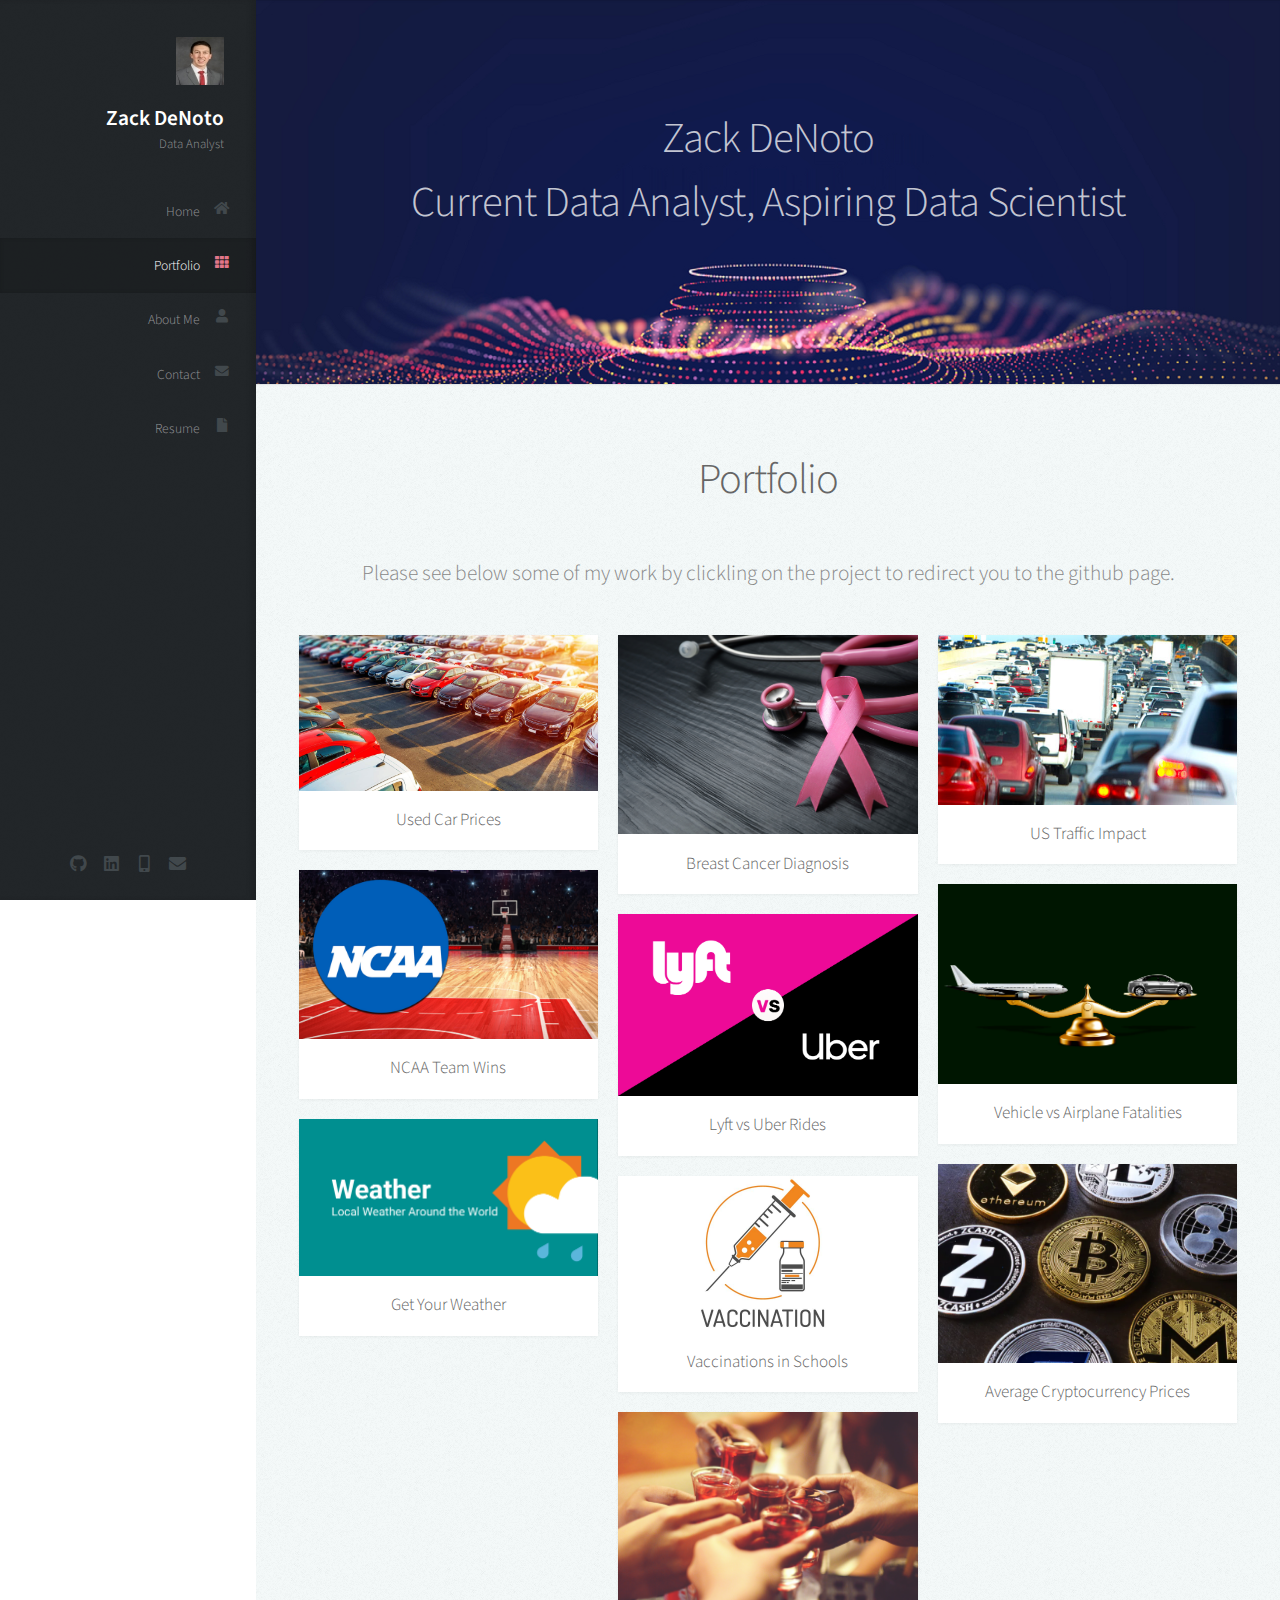
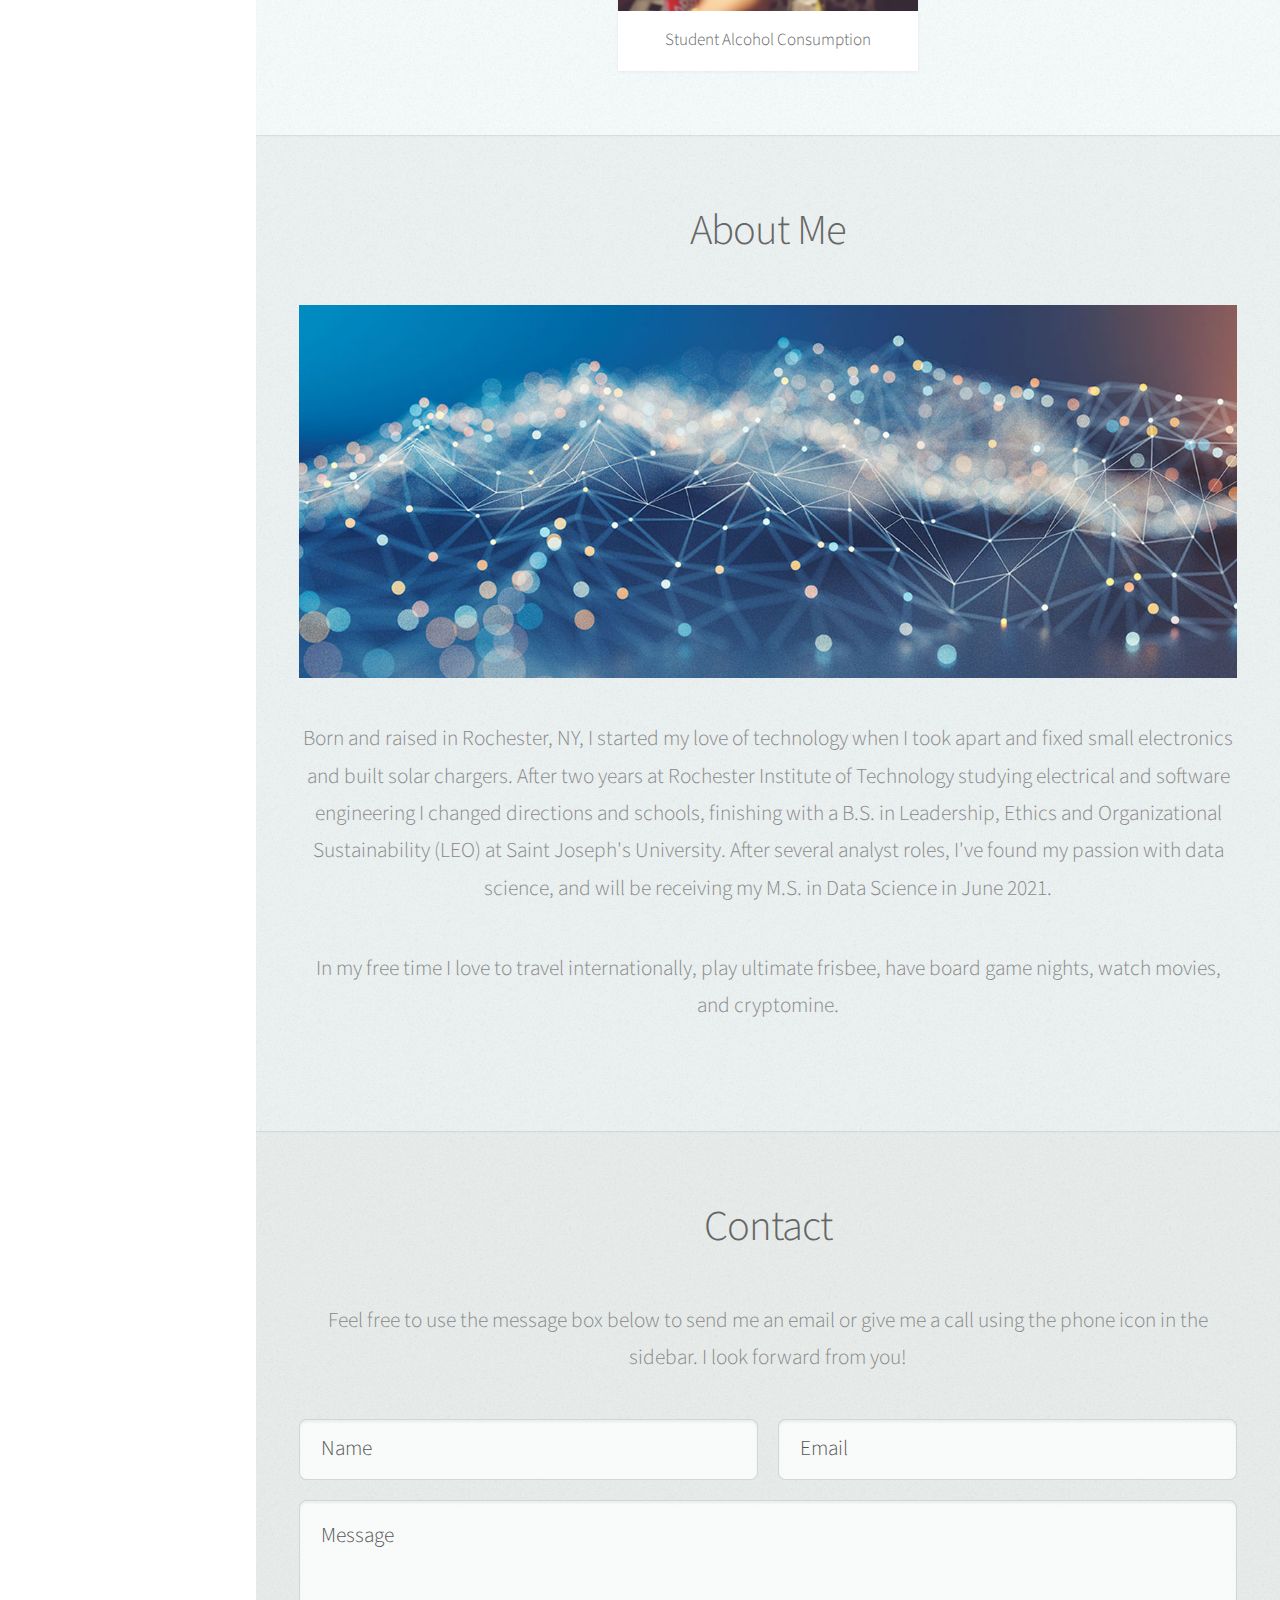
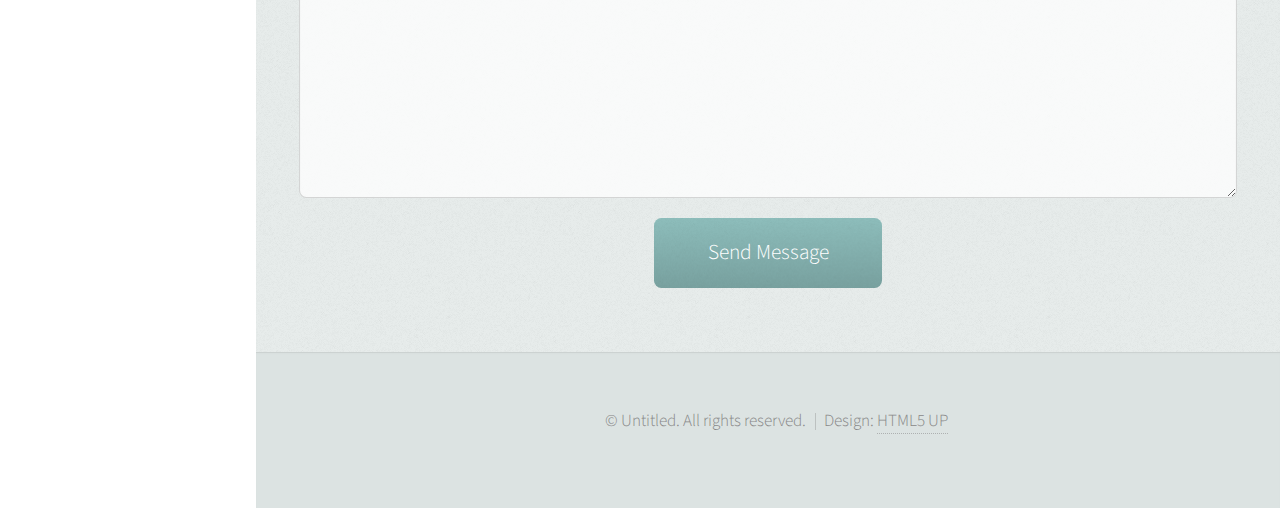
==== commit 10047f90: "Enter" ====
--- a/index.html
+++ b/index.html
@@ -6,7 +6,7 @@
 -->
 <html>
 	<head>
-		<title>Zack DeNoto's Resume</title>
+		<title>Zack DeNoto's Portfolio</title>
 		<meta charset="utf-8" />
 		<meta name="viewport" content="width=device-width, initial-scale=1, user-scalable=no" />
 		<link rel="stylesheet" href="assets/css/main.css" />
@@ -20,7 +20,7 @@
 
 					<!-- Logo -->
 						<div id="logo">
-							<span class="image avatar48"><img src="images/avatar.jpg" alt="" /></span>
+							<span class="image avatar48"><img src= "images/linkedin_pic.jpg" alt="" /></span>
 							<h1 id="title">Zack DeNoto</h1>
 							<p>Data Analyst</p>
 						</div>
@@ -28,10 +28,11 @@
 					<!-- Nav -->
 						<nav id="nav">
 							<ul>
-								<li><a href="#top" id="top-link"><span class="icon solid fa-home">Intro</span></a></li>
+								<li><a href="#top" id="top-link"><span class="icon solid fa-home">Home</span></a></li>
 								<li><a href="#portfolio" id="portfolio-link"><span class="icon solid fa-th">Portfolio</span></a></li>
 								<li><a href="#about" id="about-link"><span class="icon solid fa-user">About Me</span></a></li>
 								<li><a href="#contact" id="contact-link"><span class="icon solid fa-envelope">Contact</span></a></li>
+								<li><a href="Resume.html" id="Resume-link"><span class="icon solid fa-file">Resume</span></a></li>
 							</ul>
 						</nav>
 
@@ -85,47 +86,48 @@
 
 							<div class="row">
 								<div class="col-4 col-12-mobile">
-									<article class="item">
-										<a href="https://github.com/ZacharyDeNoto/Used-Car-Price-Prediction" class="image fit"><img src="images/pic02.jpg" alt="" /></a>
+									<!-- Intro -->
+									<article class="item">
+										<a href="Used Car Prices.html" class="image fit"><img src="images/used_cars.jpg" alt="" /></a>
 										<header>
 											<h3>Used Car Prices</h3>
 										</header>
 									</article>
 									<article class="item">
-										<a href="https://github.com/ZacharyDeNoto/NCAA-Team-Wins" class="image fit"><img src="images/pic03.jpg" alt="" /></a>
+										<a href="NCAA Team Wins.html" class="image fit"><img src="images/ncaa.jpeg" alt="" /></a>
 										<header>
 											<h3>NCAA Team Wins</h3>
 										</header>
 									</article>
 									<article class="item">
-										<a href="https://github.com/ZacharyDeNoto/Get-Your-Weather" class="image fit"><img src="images/pic02.jpg" alt="" /></a>
-										<header>
-											<h3>Get your Weather</h3>
+										<a href="Get Your Weather.html" class="image fit"><img src="images/weather.png" alt="" /></a>
+										<header>
+											<h3>Get Your Weather</h3>
 										</header>
 									</article>
 
 								</div>
 								<div class="col-4 col-12-mobile">
 									<article class="item">
-										<a href="https://github.com/ZacharyDeNoto/Breast-Cancer-Diagnosis" class="image fit"><img src="images/pic04.jpg" alt="" /></a>
+										<a href="Breast Cancer Diagnosis.html" class="image fit"><img src="images/breast-cancer.jpeg" alt="" /></a>
 										<header>
 											<h3>Breast Cancer Diagnosis</h3>
 										</header>
 									</article>
 									<article class="item">
-										<a href="https://github.com/ZacharyDeNoto/Lyft-vs-Uber-Ride-Costs" class="image fit"><img src="images/pic05.jpg" alt="" /></a>
+										<a href="Lyft vs Uber.html" class="image fit"><img src="images/uber-vs-lyft.jpeg" alt="" /></a>
 										<header>
 											<h3>Lyft vs Uber Rides</h3>
 										</header>
 									</article>
 									<article class="item">
-										<a href="https://github.com/ZacharyDeNoto/Vaccinations-in-Schools" class="image fit"><img src="images/pic05.jpg" alt="" /></a>
+										<a href="Vaccinations in Schools.html" class="image fit"><img src="images/vaccinations.jpeg" alt="" /></a>
 										<header>
 											<h3>Vaccinations in Schools</h3>
 										</header>
 									</article>
 									<article class="item">
-										<a href="https://github.com/ZacharyDeNoto/Student-Alcohol-Consumption" class="image fit"><img src="images/pic05.jpg" alt="" /></a>
+										<a href="Student Alcohol Consumption.html" class="image fit"><img src="images/student drinking.jpeg" alt="" /></a>
 										<header>
 											<h3>Student Alcohol Consumption</h3>
 										</header>
@@ -133,19 +135,19 @@
 								</div>
 								<div class="col-4 col-12-mobile">
 									<article class="item">
-										<a href="https://github.com/ZacharyDeNoto/DSC-680-Project-3" class="image fit"><img src="images/pic06.jpg" alt="" /></a>
-										<header>
-											<h3>DSC 680 Project 3</h3>
-										</header>
-									</article>
-									<article class="item">
-										<a href="https://github.com/ZacharyDeNoto/Airline-vs-Vehicle-Fatalities" class="image fit"><img src="images/pic07.jpg" alt="" /></a>
+										<a href="US Traffic Impact.html" class="image fit"><img src="images/traffic.jpeg" alt="" /></a>
+										<header>
+											<h3>US Traffic Impact</h3>
+										</header>
+									</article>
+									<article class="item">
+										<a href="Vehicle vs Airplane Fatalities.html" class="image fit"><img src="images/car vs airline.jpeg" alt="" /></a>
 										<header>
 											<h3>Vehicle vs Airplane Fatalities</h3>
 										</header>
 									</article>
 									<article class="item">
-										<a href="https://github.com/ZacharyDeNoto/Average-Cryptocurrency-Price" class="image fit"><img src="images/pic07.jpg" alt="" /></a>
+										<a href="Average Cryptocurrency Prices.html" class="image fit"><img src="images/cryptocurrency.webp" alt="" /></a>
 										<header>
 											<h3>Average Cryptocurrency Prices</h3>
 										</header>
@@ -165,7 +167,7 @@
 								<h2>About Me</h2>
 							</header>
 
-							<a href="#" class="image featured"><img src="images/pic08.jpg" alt="" /></a>
+							<a class="image featured"><img src="images/aboutme_pic2.jpg" alt="" /></a>
 
 							<p>Born and raised in Rochester, NY, I started my love of technology 
 							when I took apart and fixed small electronics and built solar chargers.
@@ -175,6 +177,11 @@
 							After several analyst roles, I've found my passion with data science,
 							and will be receiving my M.S. in Data Science in June 2021.</p>
 
+							<p>
+								In my free time I love to travel internationally, play ultimate frisbee, have 
+								board game nights, watch movies, and cryptomine. 
+							</p>
+
 						</div>
 					</section>
 
@@ -187,7 +194,7 @@
 							</header>
 
 							<p>Feel free to use the message box below to send me an email or 
-								give me	a call using the phone icon in the sidebar. I look forward to hearing
+								give me	a call using the phone icon in the sidebar. I look forward
 								from you!</p>
 
 							<form method="POST" action="https://formspree.io/f/xrgrgqve">
@@ -228,4 +235,4 @@
 			<script src="assets/js/main.js"></script>
 
 	</body>
-</html>
+</html>--- a/assets/css/main.css
+++ b/assets/css/main.css
@@ -2248,7 +2248,7 @@
 
 			#main > section.one {
 				background-color: #81918E;
-				background-image: url("../../images/banner.jpg");
+				background-image: url("../../images/background_pic.png");
 			}
 
 			#main > section.two {
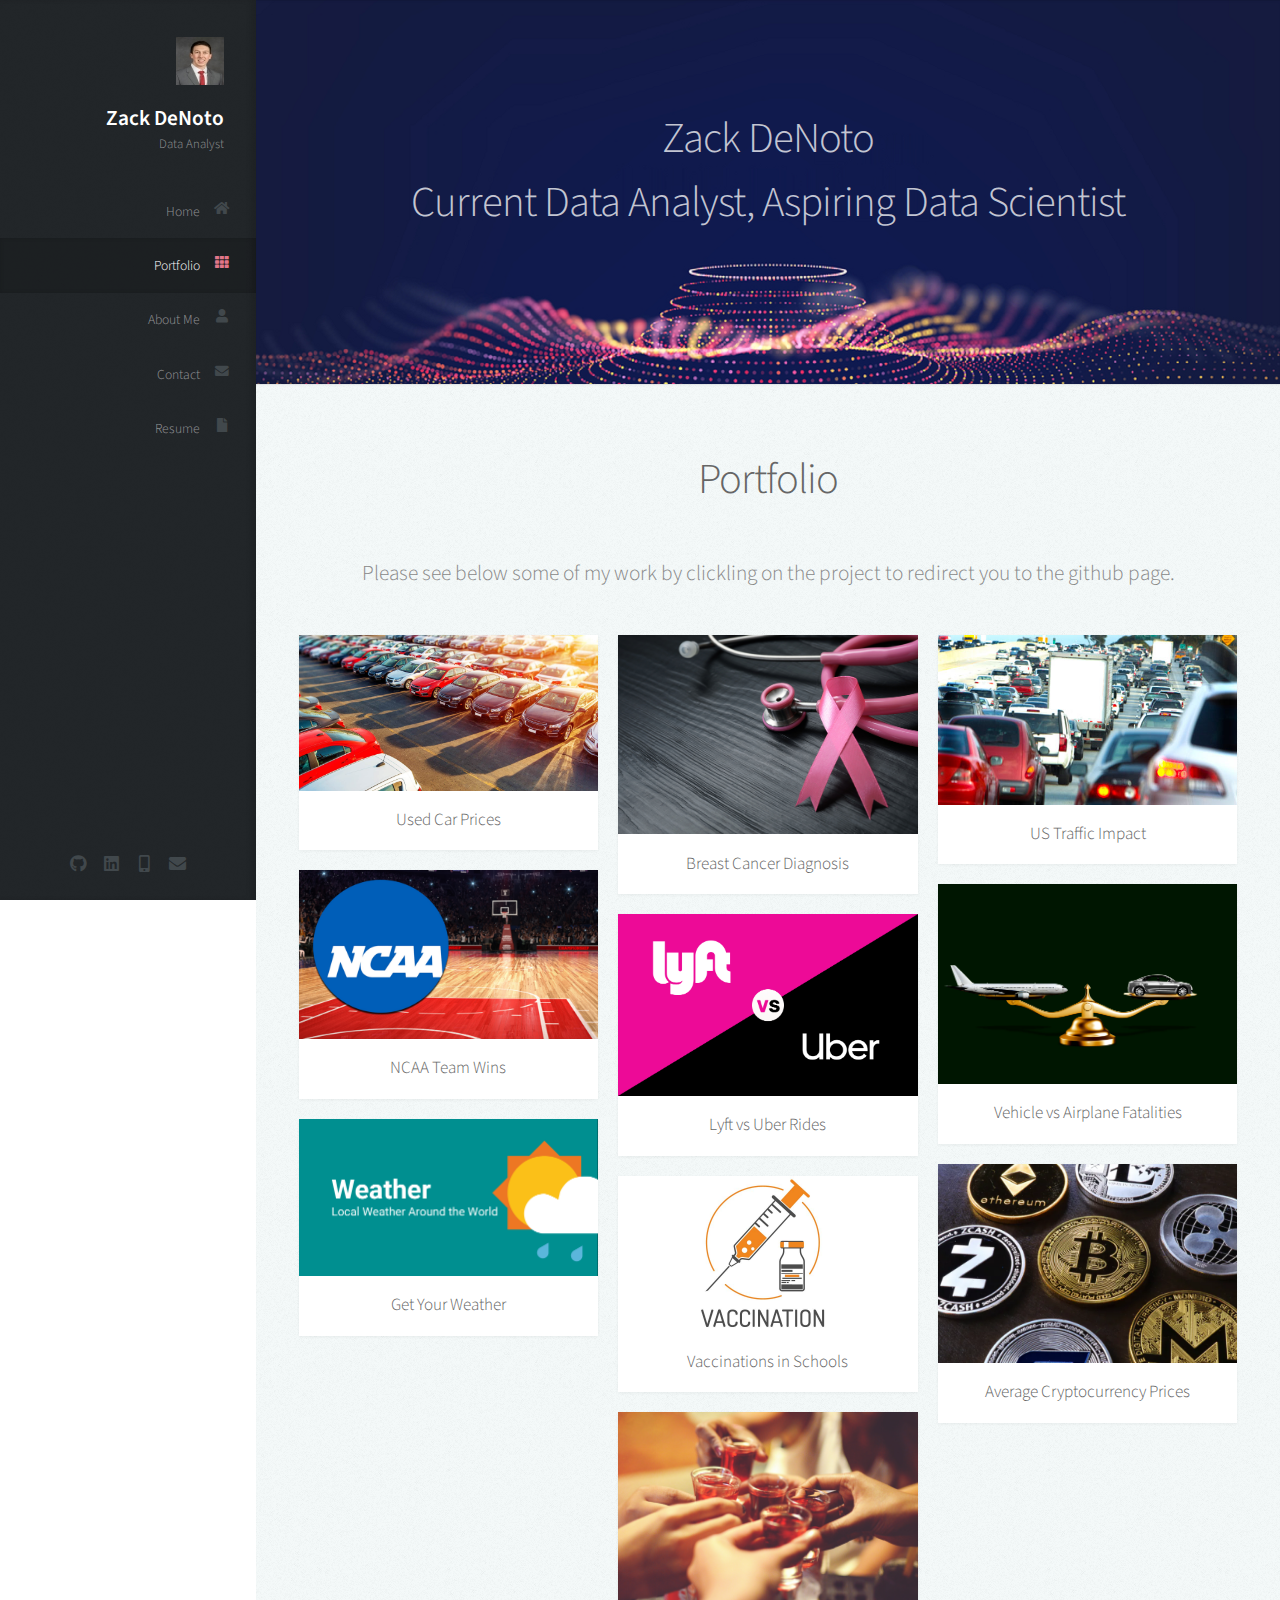
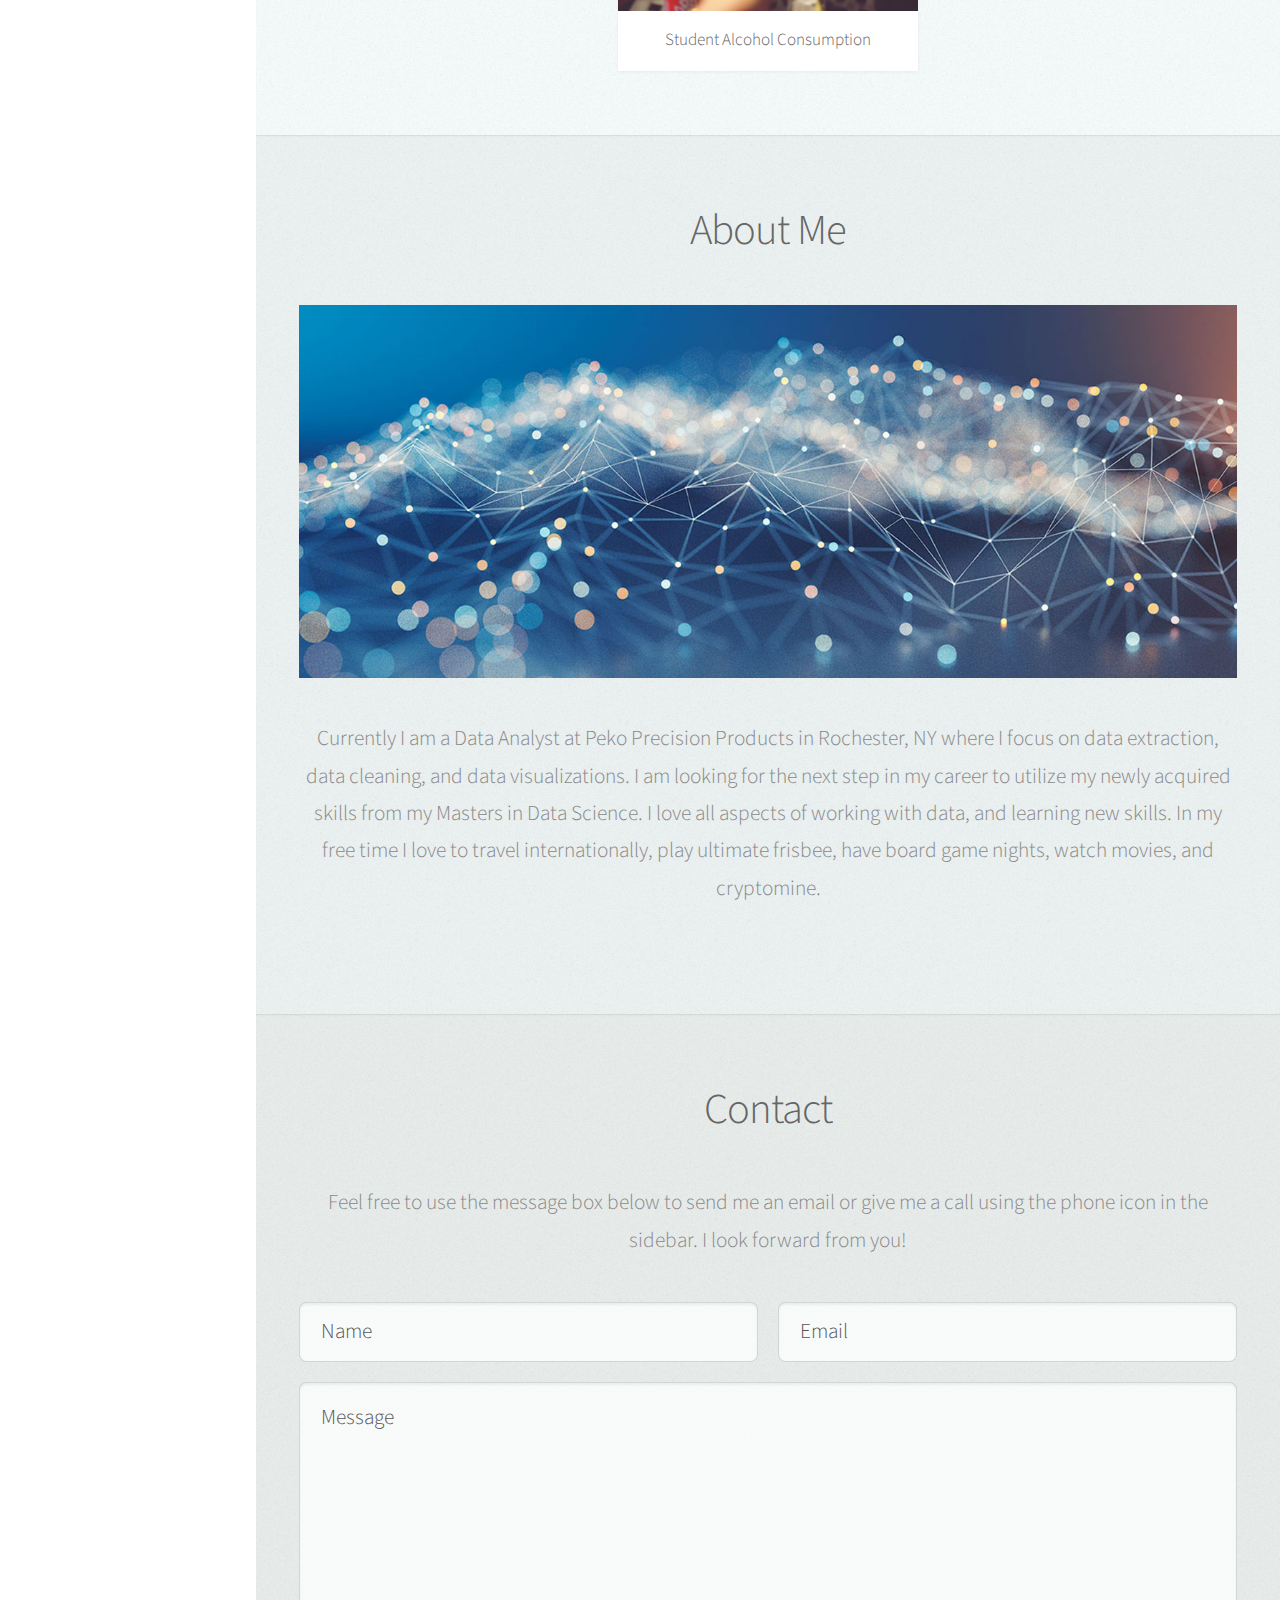
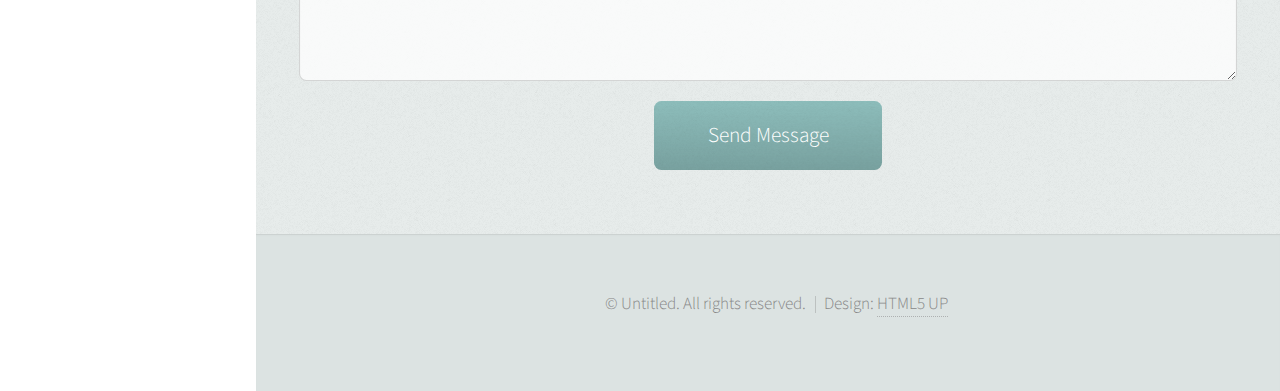
==== commit 21514177: "Update index.html" ====
--- a/index.html
+++ b/index.html
@@ -169,17 +169,14 @@
 
 							<a class="image featured"><img src="images/aboutme_pic2.jpg" alt="" /></a>
 
-							<p>Born and raised in Rochester, NY, I started my love of technology 
-							when I took apart and fixed small electronics and built solar chargers.
-							After two years at Rochester Institute of Technology studying electrical and 
-							software engineering I changed directions and schools, finishing with a B.S. in 
-							Leadership, Ethics and Organizational Sustainability (LEO) at Saint Joseph's University.
-							After several analyst roles, I've found my passion with data science,
-							and will be receiving my M.S. in Data Science in June 2021.</p>
-
 							<p>
-								In my free time I love to travel internationally, play ultimate frisbee, have 
-								board game nights, watch movies, and cryptomine. 
+							Currently I am a Data Analyst at Peko Precision Products in Rochester, NY where
+							I focus on data extraction, data cleaning, and data visualizations. I am looking
+							for the next step in my career to utilize my newly acquired skills from my Masters
+							in Data Science. I love all aspects of working with data, and learning new skills.
+
+							In my free time I love to travel internationally, play ultimate frisbee, have 
+							board game nights, watch movies, and cryptomine. 
 							</p>
 
 						</div>
@@ -235,4 +232,4 @@
 			<script src="assets/js/main.js"></script>
 
 	</body>
-</html>+</html>
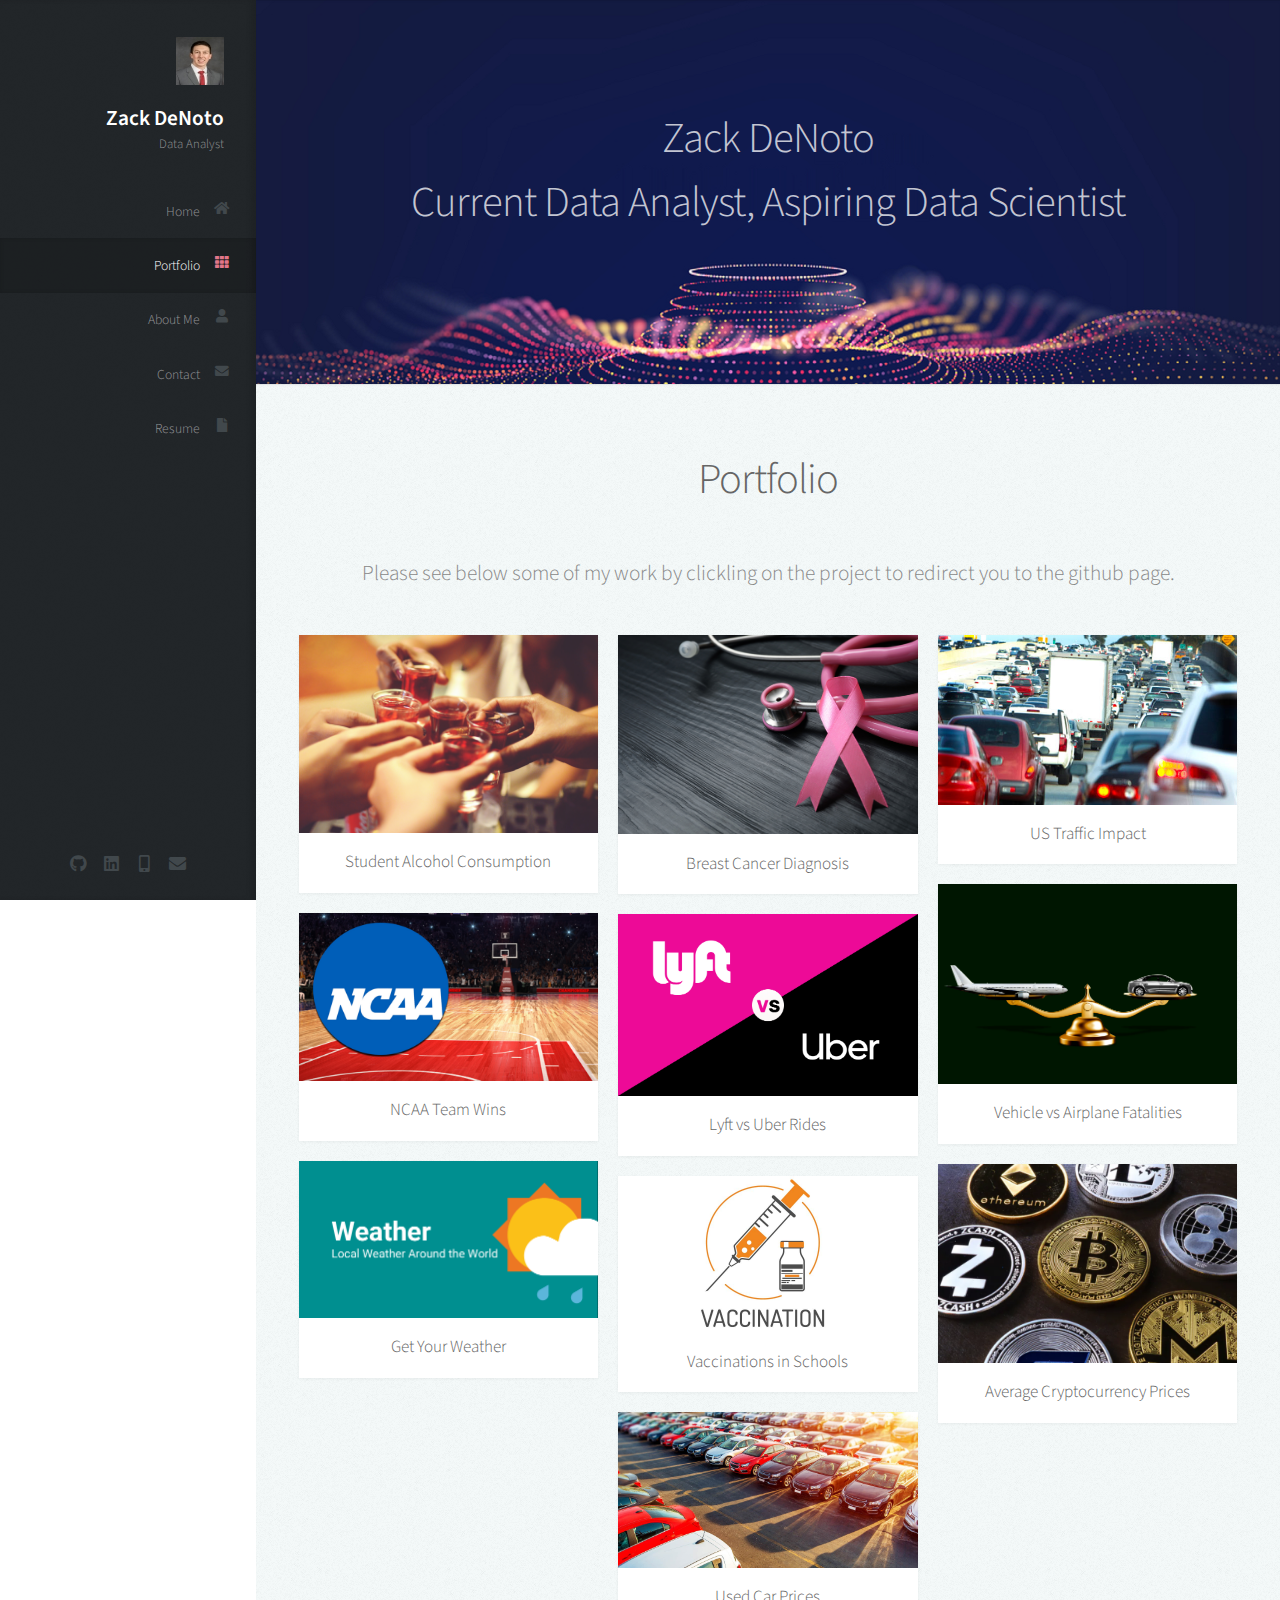
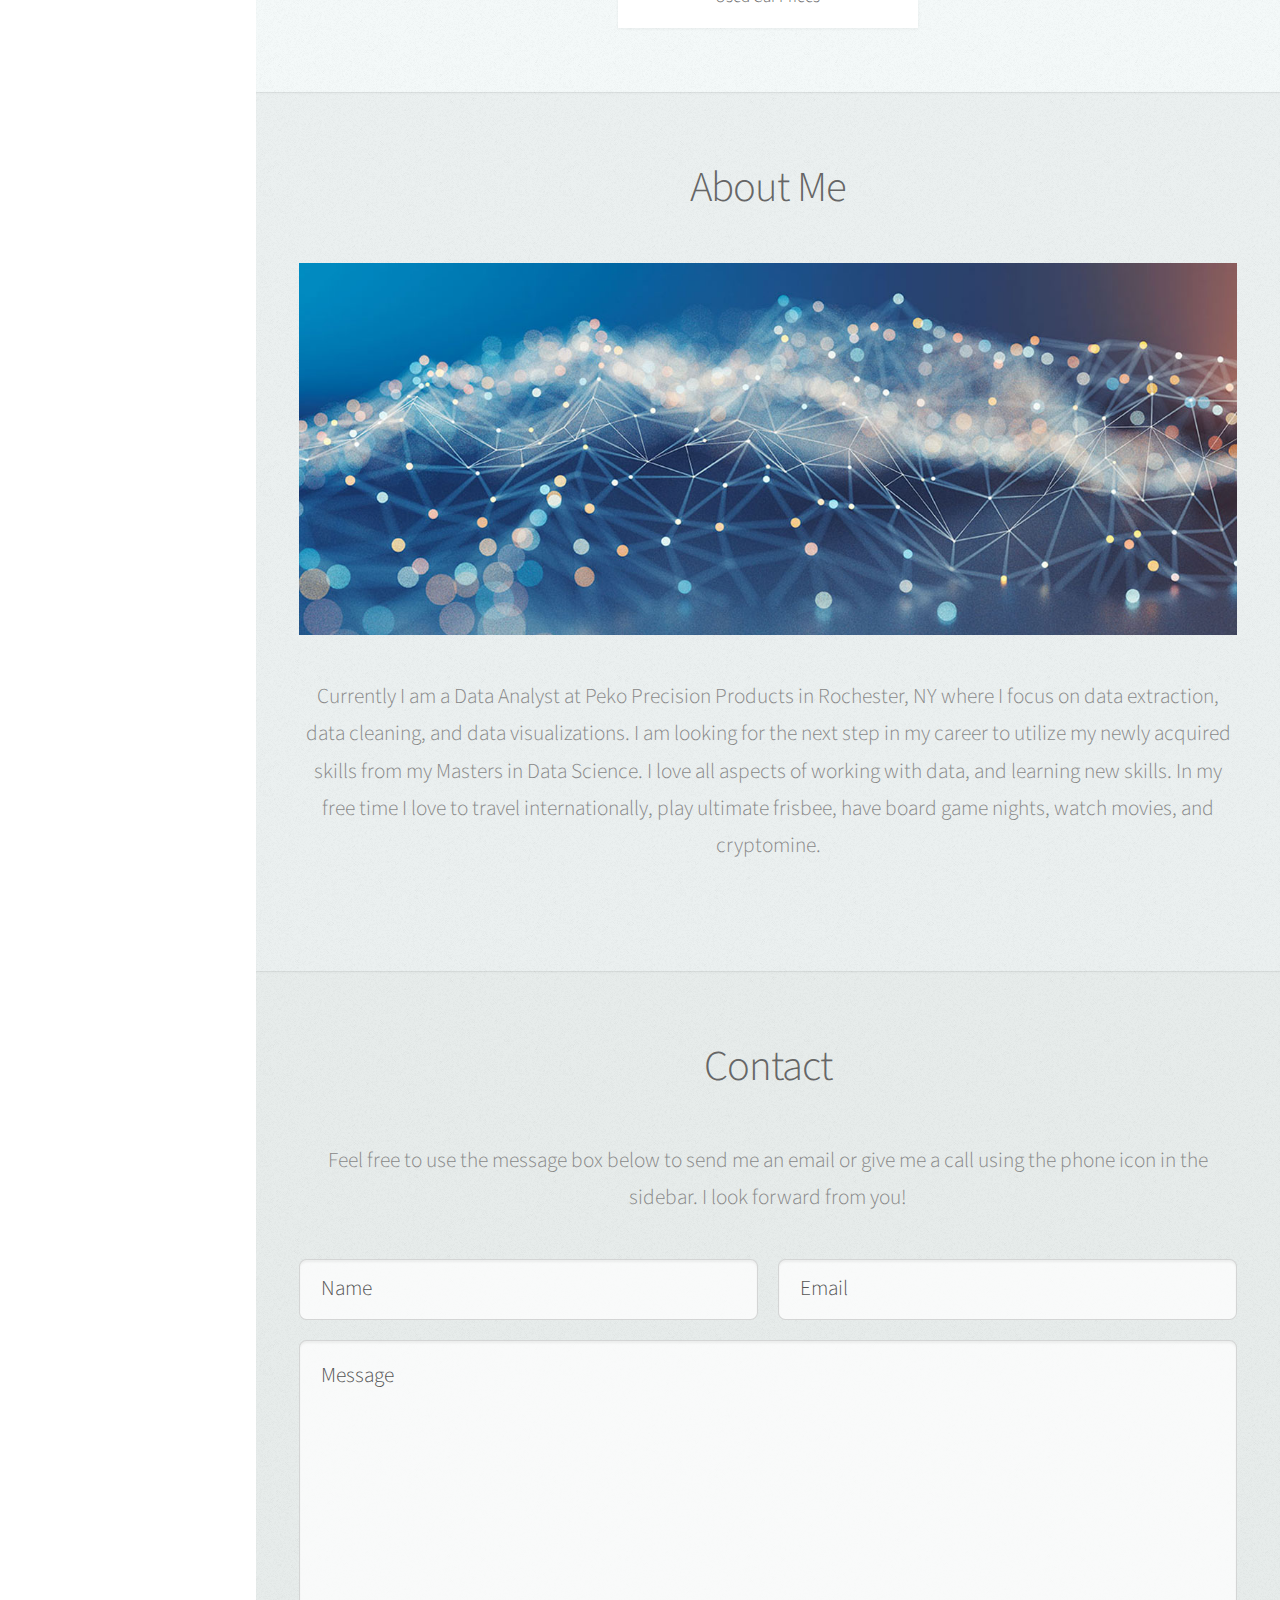
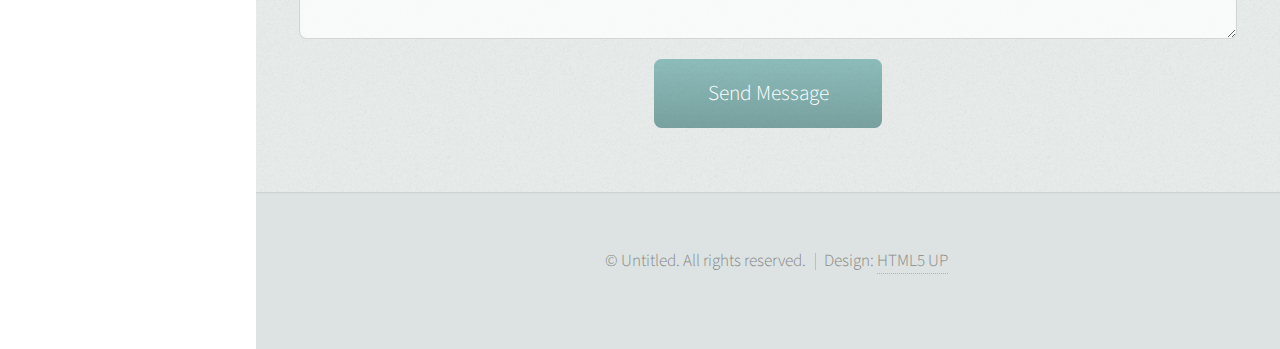
==== commit a5a32e57: "commit on main" ====
--- a/index.html
+++ b/index.html
@@ -88,48 +88,48 @@
 								<div class="col-4 col-12-mobile">
 									<!-- Intro -->
 									<article class="item">
+										<a href="Student Alcohol Consumption.html" class="image fit"><img src="images/student drinking.jpeg" alt="" /></a>
+										<header>
+											<h3>Student Alcohol Consumption</h3>
+										</header>
+									</article>
+									<article class="item">
+										<a href="NCAA Team Wins.html" class="image fit"><img src="images/ncaa.jpeg" alt="" /></a>
+										<header>
+											<h3>NCAA Team Wins</h3>
+										</header>
+									</article>
+									<article class="item">
+										<a href="Get Your Weather.html" class="image fit"><img src="images/weather.png" alt="" /></a>
+										<header>
+											<h3>Get Your Weather</h3>
+										</header>
+									</article>
+
+								</div>
+								<div class="col-4 col-12-mobile">
+									<article class="item">
+										<a href="Breast Cancer Diagnosis.html" class="image fit"><img src="images/breast-cancer.jpeg" alt="" /></a>
+										<header>
+											<h3>Breast Cancer Diagnosis</h3>
+										</header>
+									</article>
+									<article class="item">
+										<a href="Lyft vs Uber.html" class="image fit"><img src="images/uber-vs-lyft.jpeg" alt="" /></a>
+										<header>
+											<h3>Lyft vs Uber Rides</h3>
+										</header>
+									</article>
+									<article class="item">
+										<a href="Vaccinations in Schools.html" class="image fit"><img src="images/vaccinations.jpeg" alt="" /></a>
+										<header>
+											<h3>Vaccinations in Schools</h3>
+										</header>
+									</article>
+									<article class="item">
 										<a href="Used Car Prices.html" class="image fit"><img src="images/used_cars.jpg" alt="" /></a>
 										<header>
 											<h3>Used Car Prices</h3>
-										</header>
-									</article>
-									<article class="item">
-										<a href="NCAA Team Wins.html" class="image fit"><img src="images/ncaa.jpeg" alt="" /></a>
-										<header>
-											<h3>NCAA Team Wins</h3>
-										</header>
-									</article>
-									<article class="item">
-										<a href="Get Your Weather.html" class="image fit"><img src="images/weather.png" alt="" /></a>
-										<header>
-											<h3>Get Your Weather</h3>
-										</header>
-									</article>
-
-								</div>
-								<div class="col-4 col-12-mobile">
-									<article class="item">
-										<a href="Breast Cancer Diagnosis.html" class="image fit"><img src="images/breast-cancer.jpeg" alt="" /></a>
-										<header>
-											<h3>Breast Cancer Diagnosis</h3>
-										</header>
-									</article>
-									<article class="item">
-										<a href="Lyft vs Uber.html" class="image fit"><img src="images/uber-vs-lyft.jpeg" alt="" /></a>
-										<header>
-											<h3>Lyft vs Uber Rides</h3>
-										</header>
-									</article>
-									<article class="item">
-										<a href="Vaccinations in Schools.html" class="image fit"><img src="images/vaccinations.jpeg" alt="" /></a>
-										<header>
-											<h3>Vaccinations in Schools</h3>
-										</header>
-									</article>
-									<article class="item">
-										<a href="Student Alcohol Consumption.html" class="image fit"><img src="images/student drinking.jpeg" alt="" /></a>
-										<header>
-											<h3>Student Alcohol Consumption</h3>
 										</header>
 									</article>
 								</div>
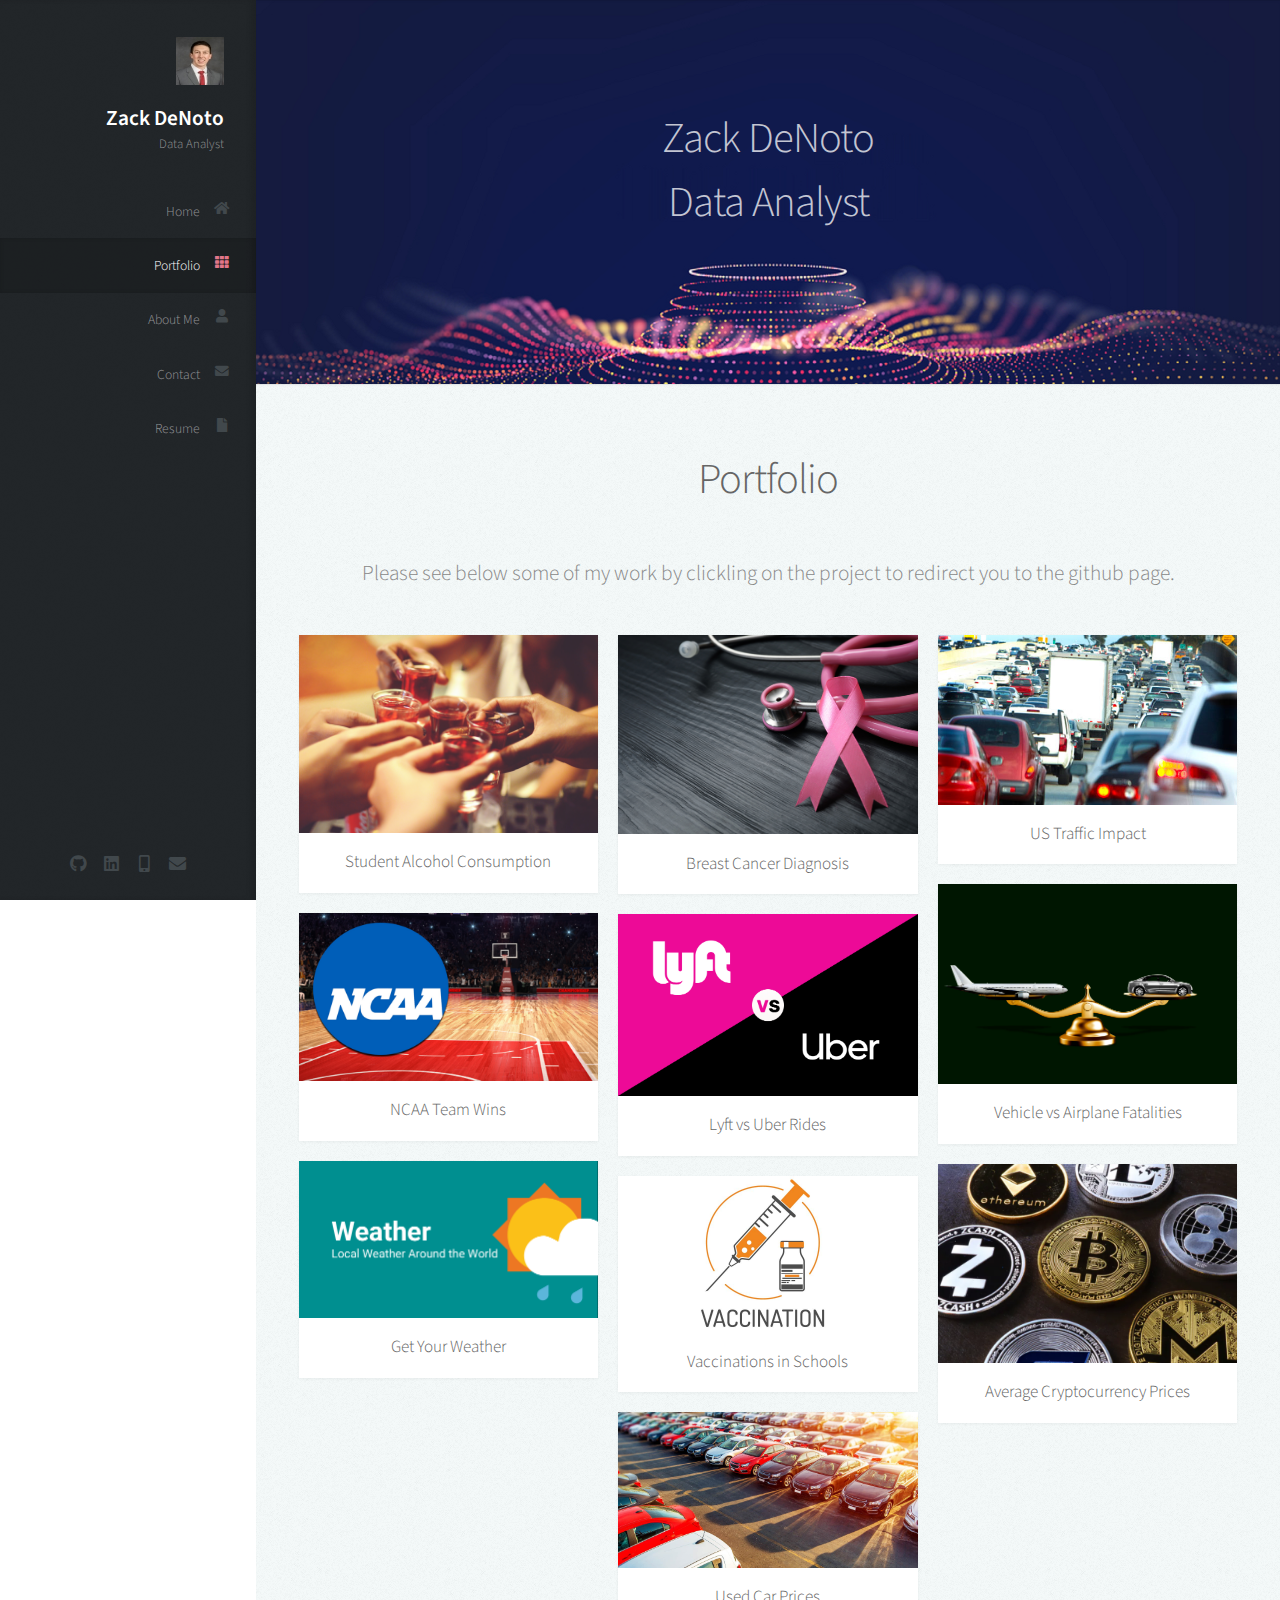
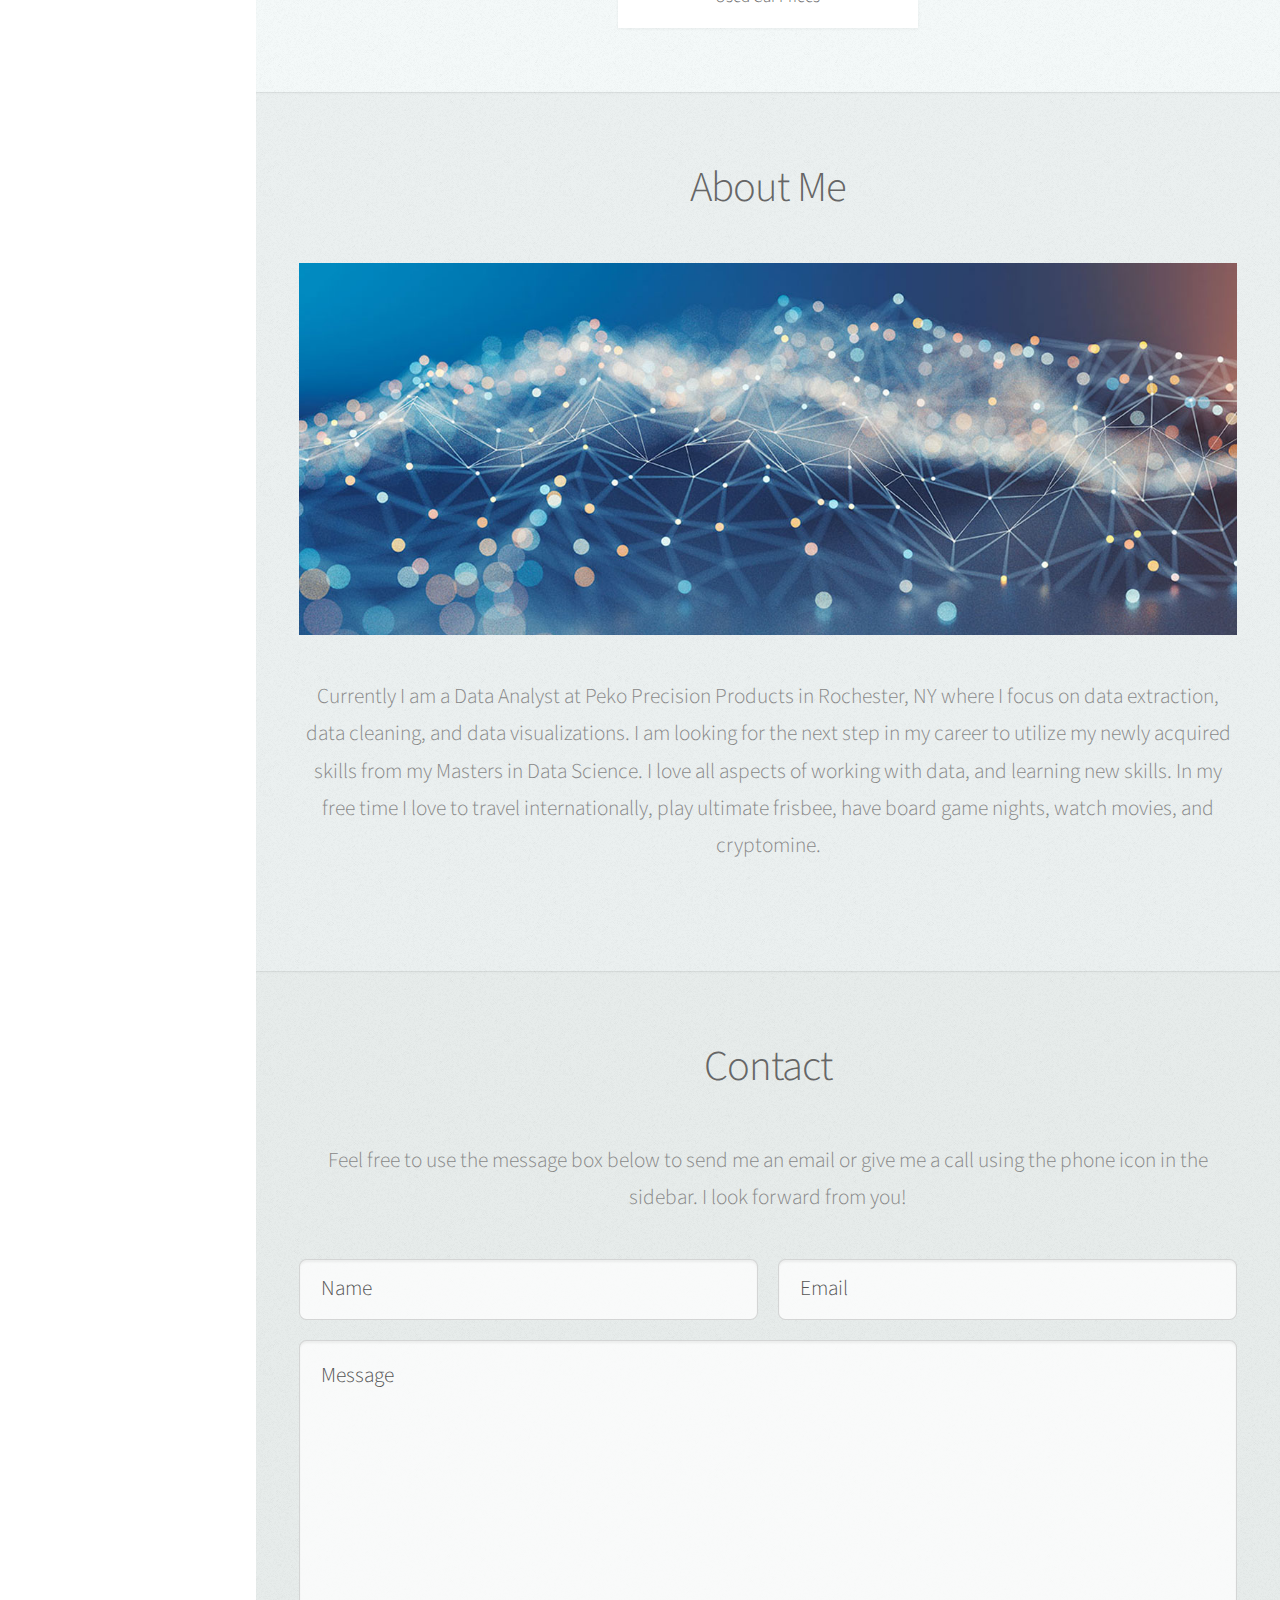
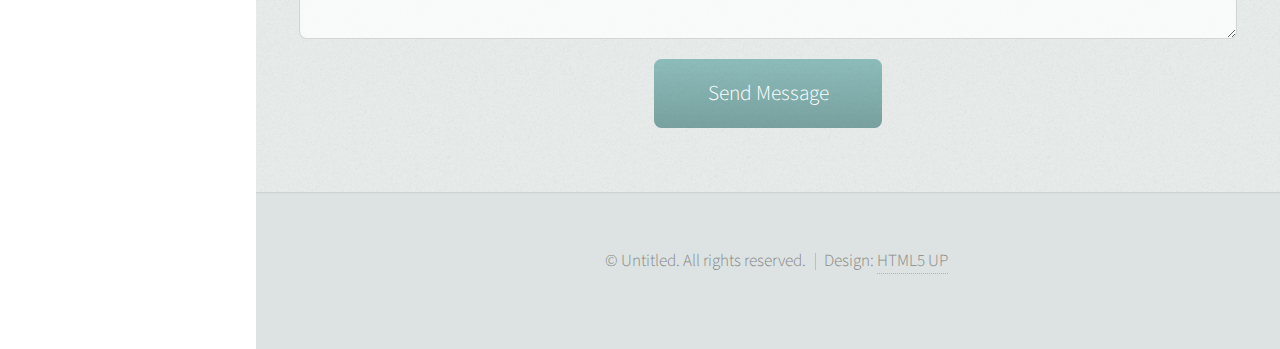
==== commit 1e18a355: "Update index.html" ====
--- a/index.html
+++ b/index.html
@@ -61,7 +61,7 @@
 
 							<header>
 								<h2 class="alt">Zack DeNoto </h2>
-								<h2> Current Data Analyst, Aspiring Data Scientist</h2>
+								<h2>Data Analyst</h2>
 								<!-- <p>Ligula scelerisque justo sem accumsan diam quis<br />
 								vitae natoque dictum sollicitudin elementum.</p> -->
 							</header>
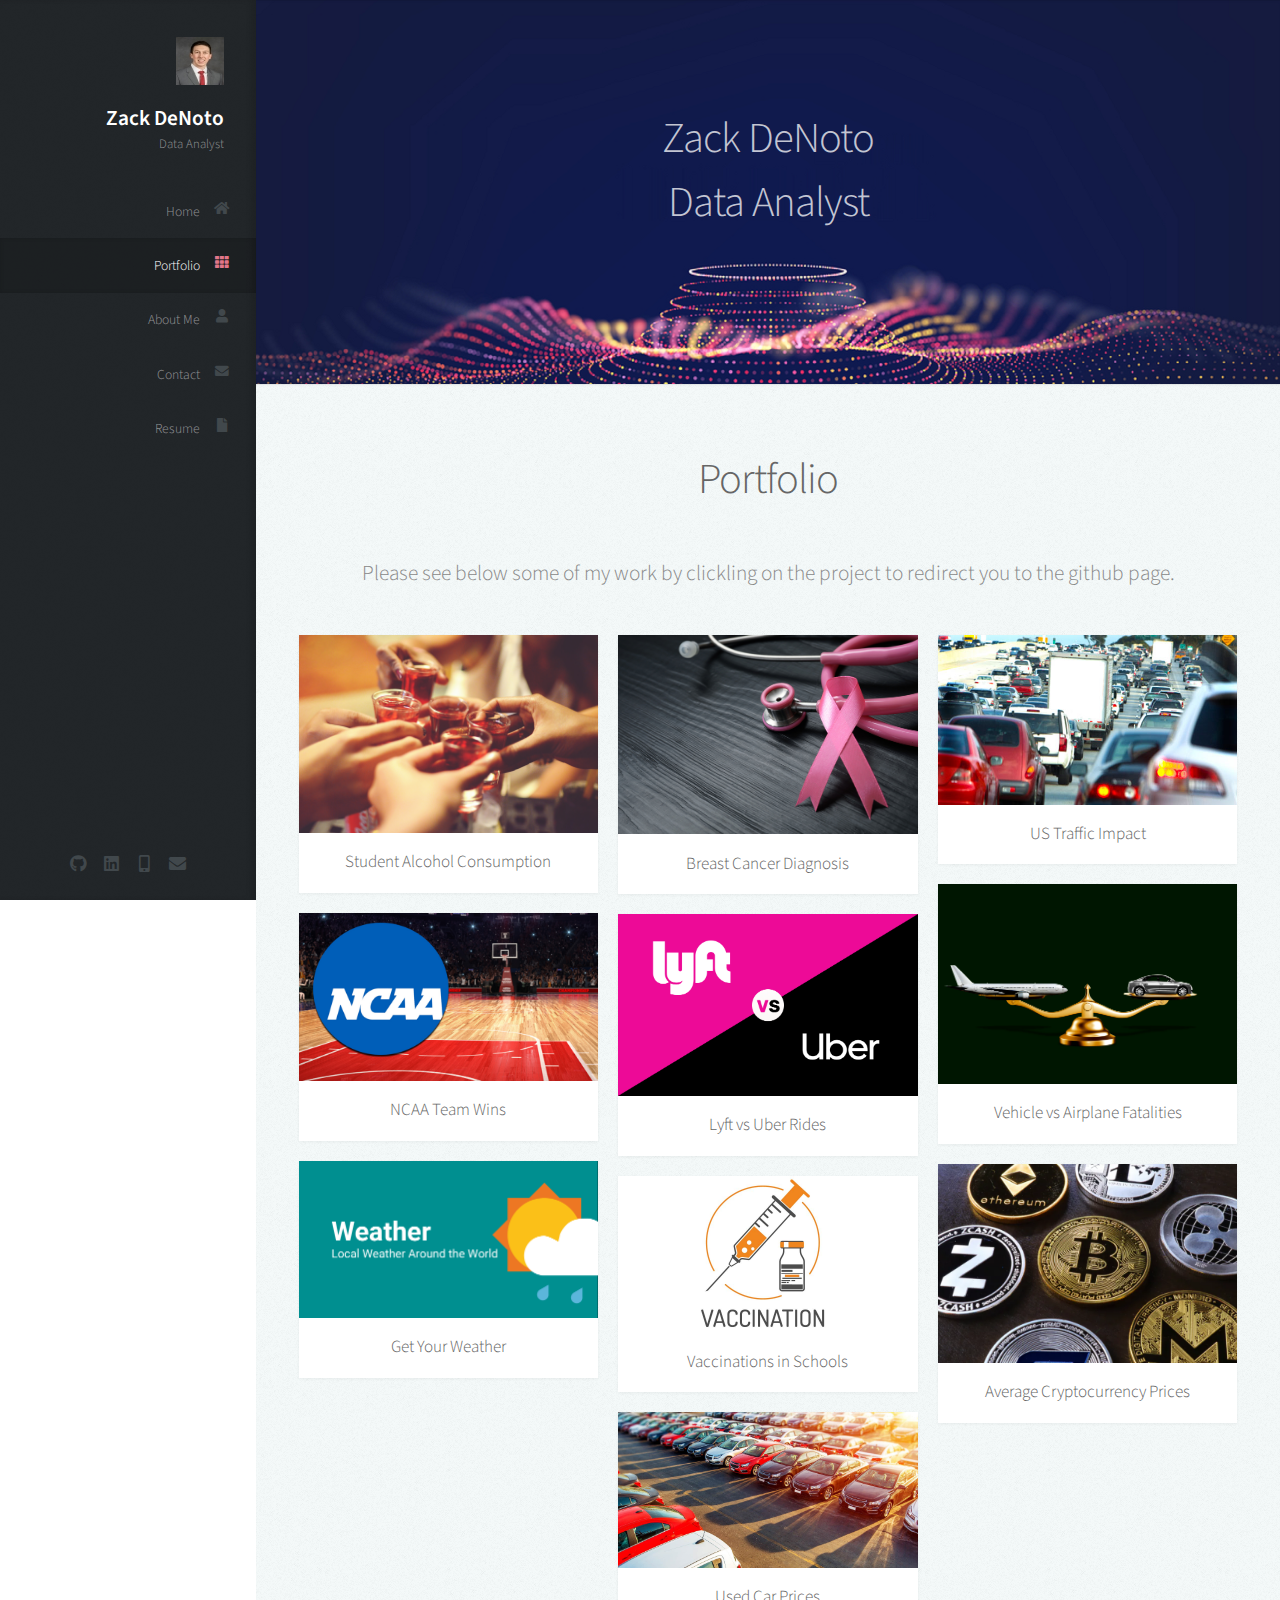
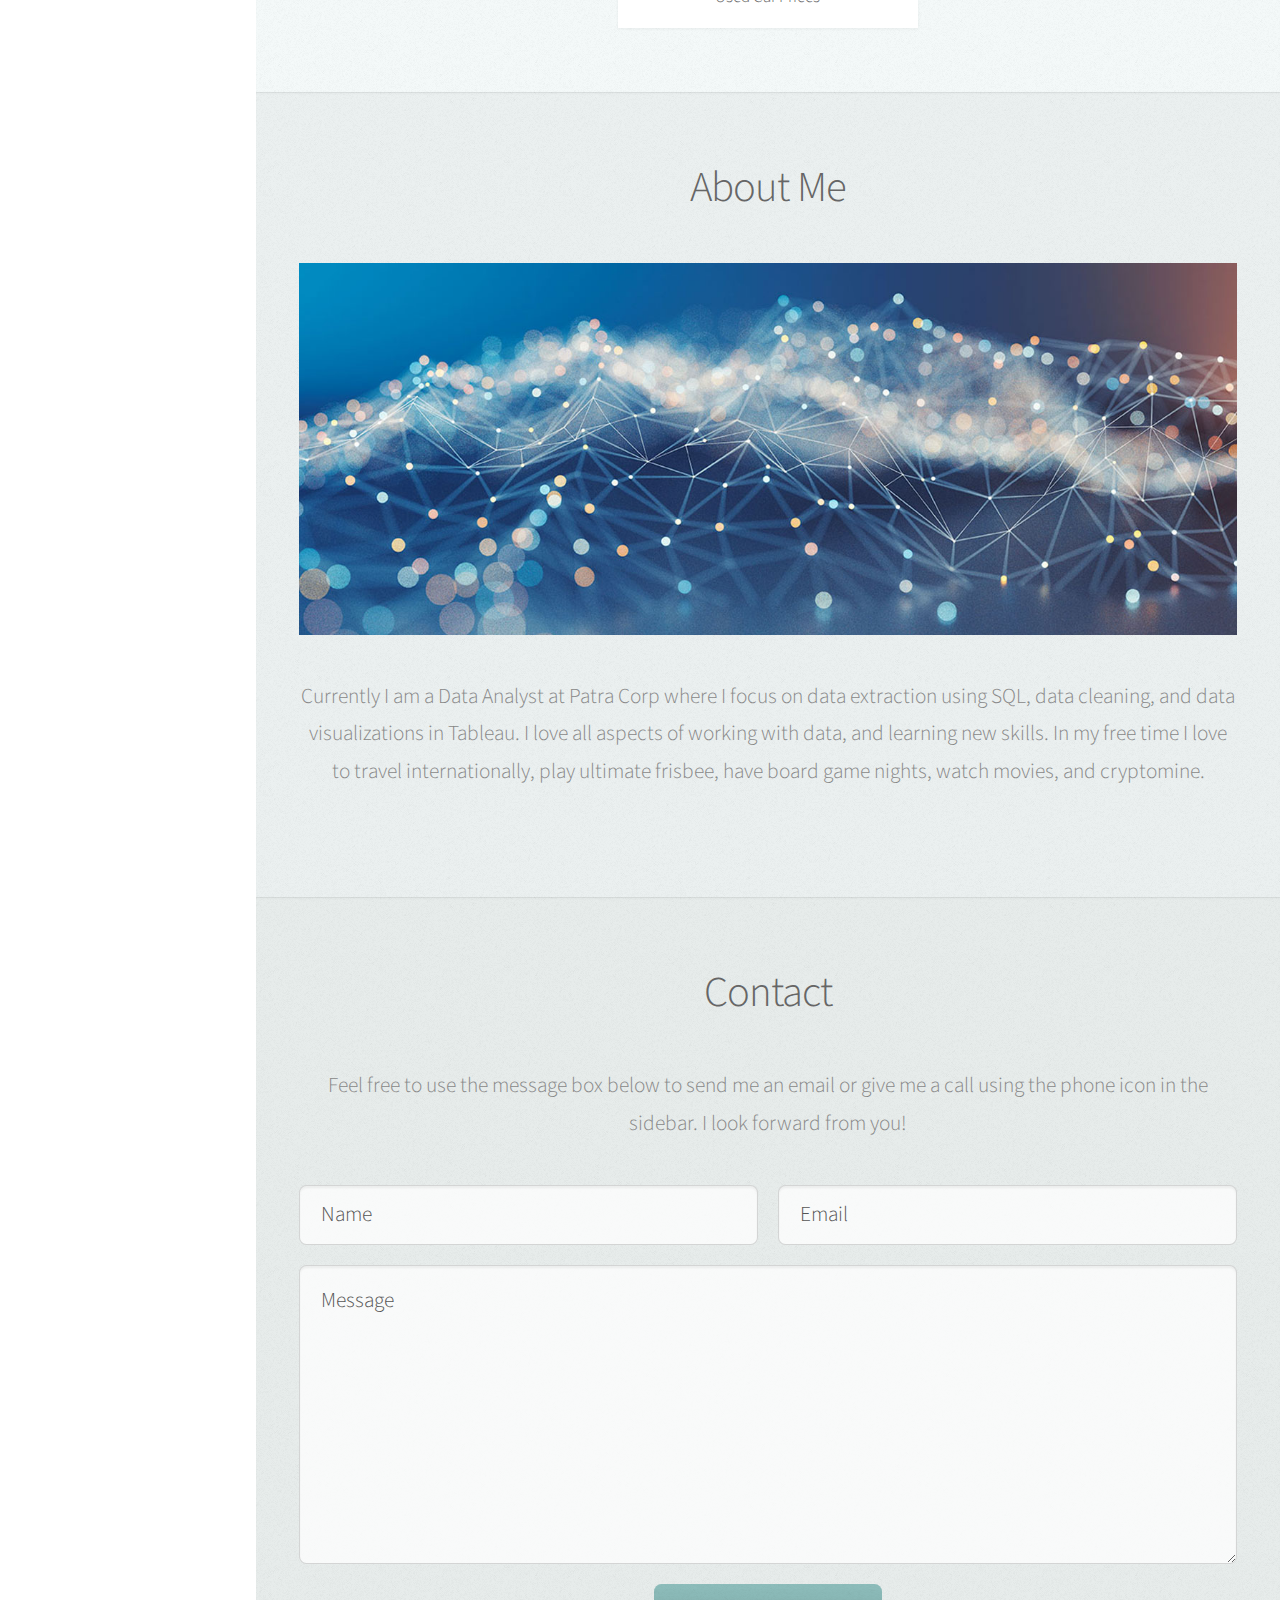
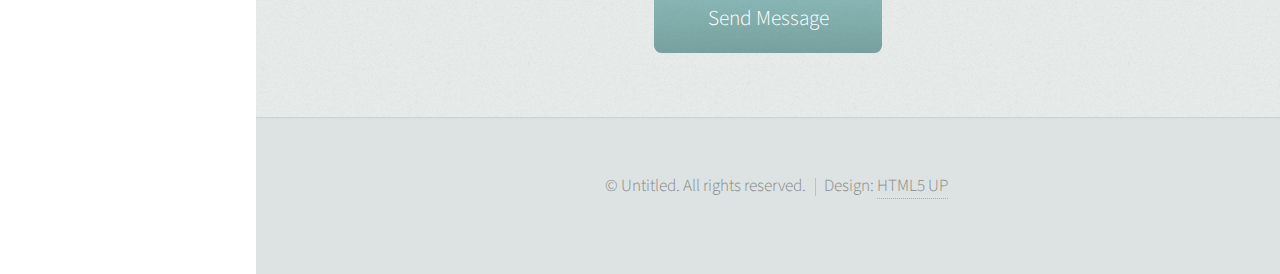
==== commit 28e9a32d: "Update index.html" ====
--- a/index.html
+++ b/index.html
@@ -170,11 +170,10 @@
 							<a class="image featured"><img src="images/aboutme_pic2.jpg" alt="" /></a>
 
 							<p>
-							Currently I am a Data Analyst at Peko Precision Products in Rochester, NY where
-							I focus on data extraction, data cleaning, and data visualizations. I am looking
-							for the next step in my career to utilize my newly acquired skills from my Masters
-							in Data Science. I love all aspects of working with data, and learning new skills.
-
+							Currently I am a Data Analyst at Patra Corp where
+							I focus on data extraction using SQL, data cleaning, and data visualizations in Tableau. 
+							I love all aspects of working with data, and learning new skills.
+								
 							In my free time I love to travel internationally, play ultimate frisbee, have 
 							board game nights, watch movies, and cryptomine. 
 							</p>
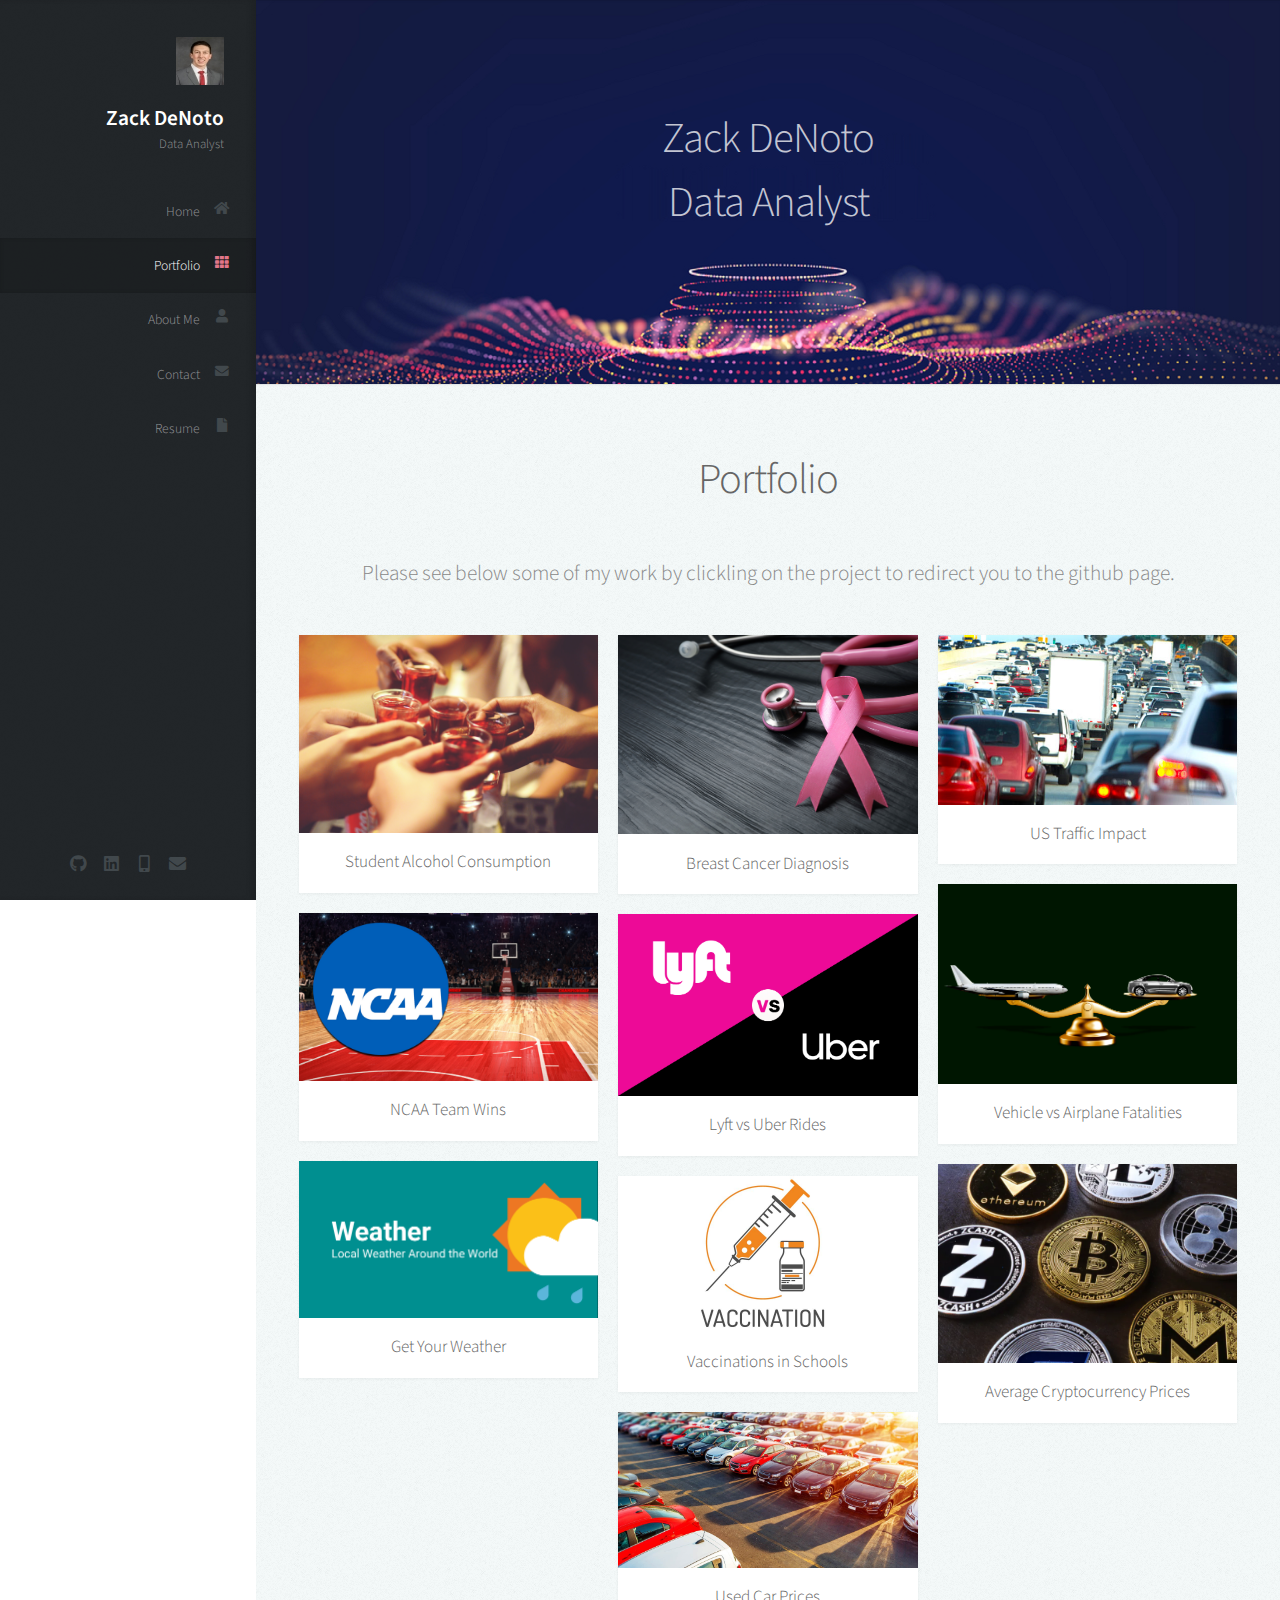
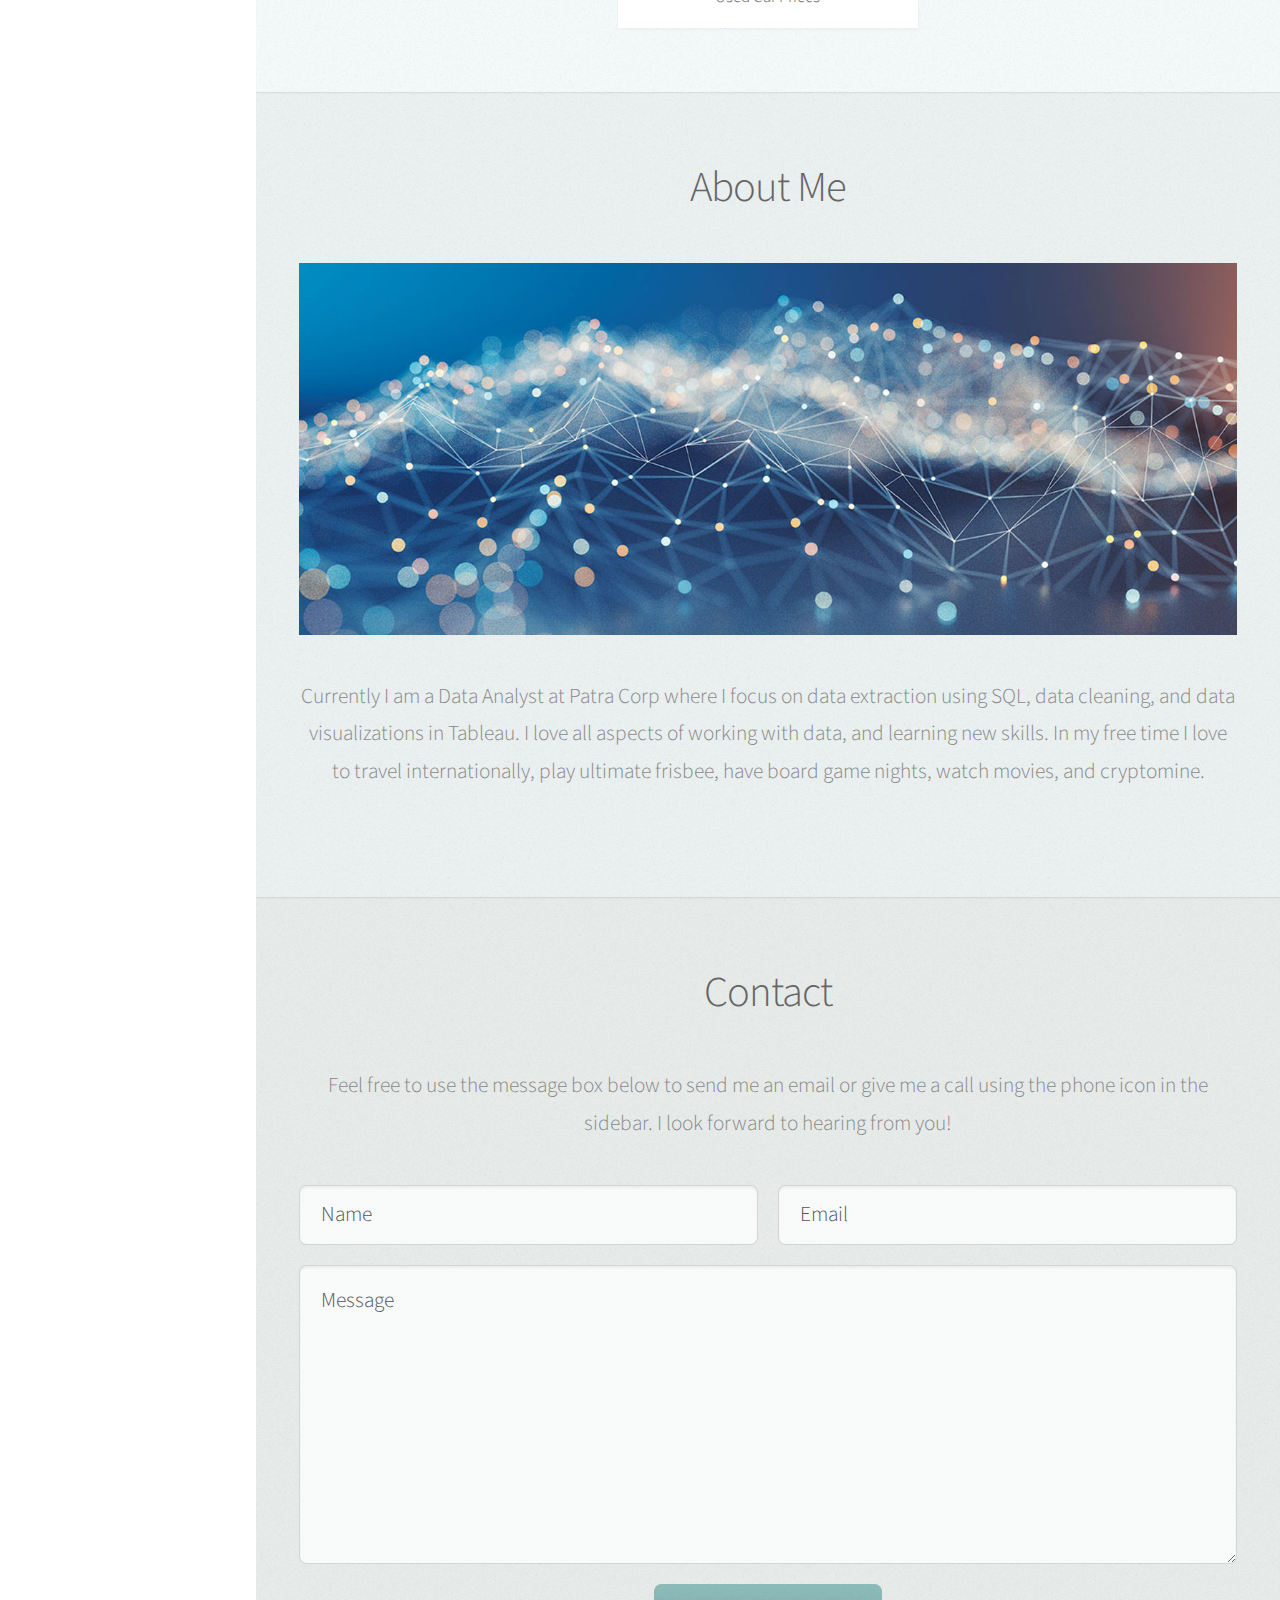
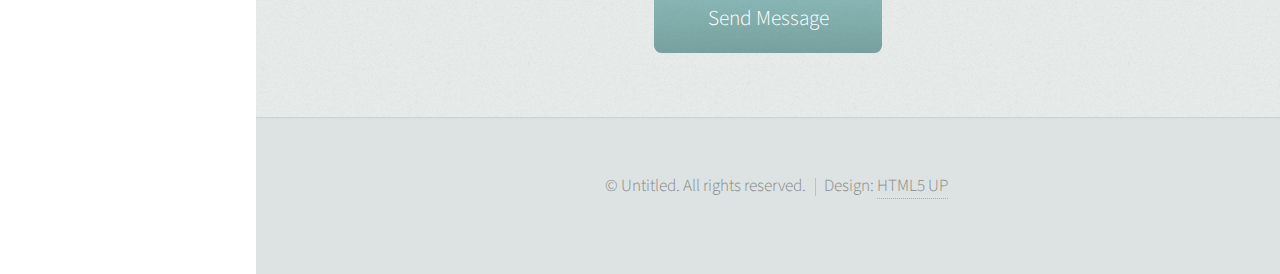
==== commit e7b34d38: "Update index.html" ====
--- a/index.html
+++ b/index.html
@@ -190,7 +190,7 @@
 							</header>
 
 							<p>Feel free to use the message box below to send me an email or 
-								give me	a call using the phone icon in the sidebar. I look forward
+								give me	a call using the phone icon in the sidebar. I look forward to hearing
 								from you!</p>
 
 							<form method="POST" action="https://formspree.io/f/xrgrgqve">
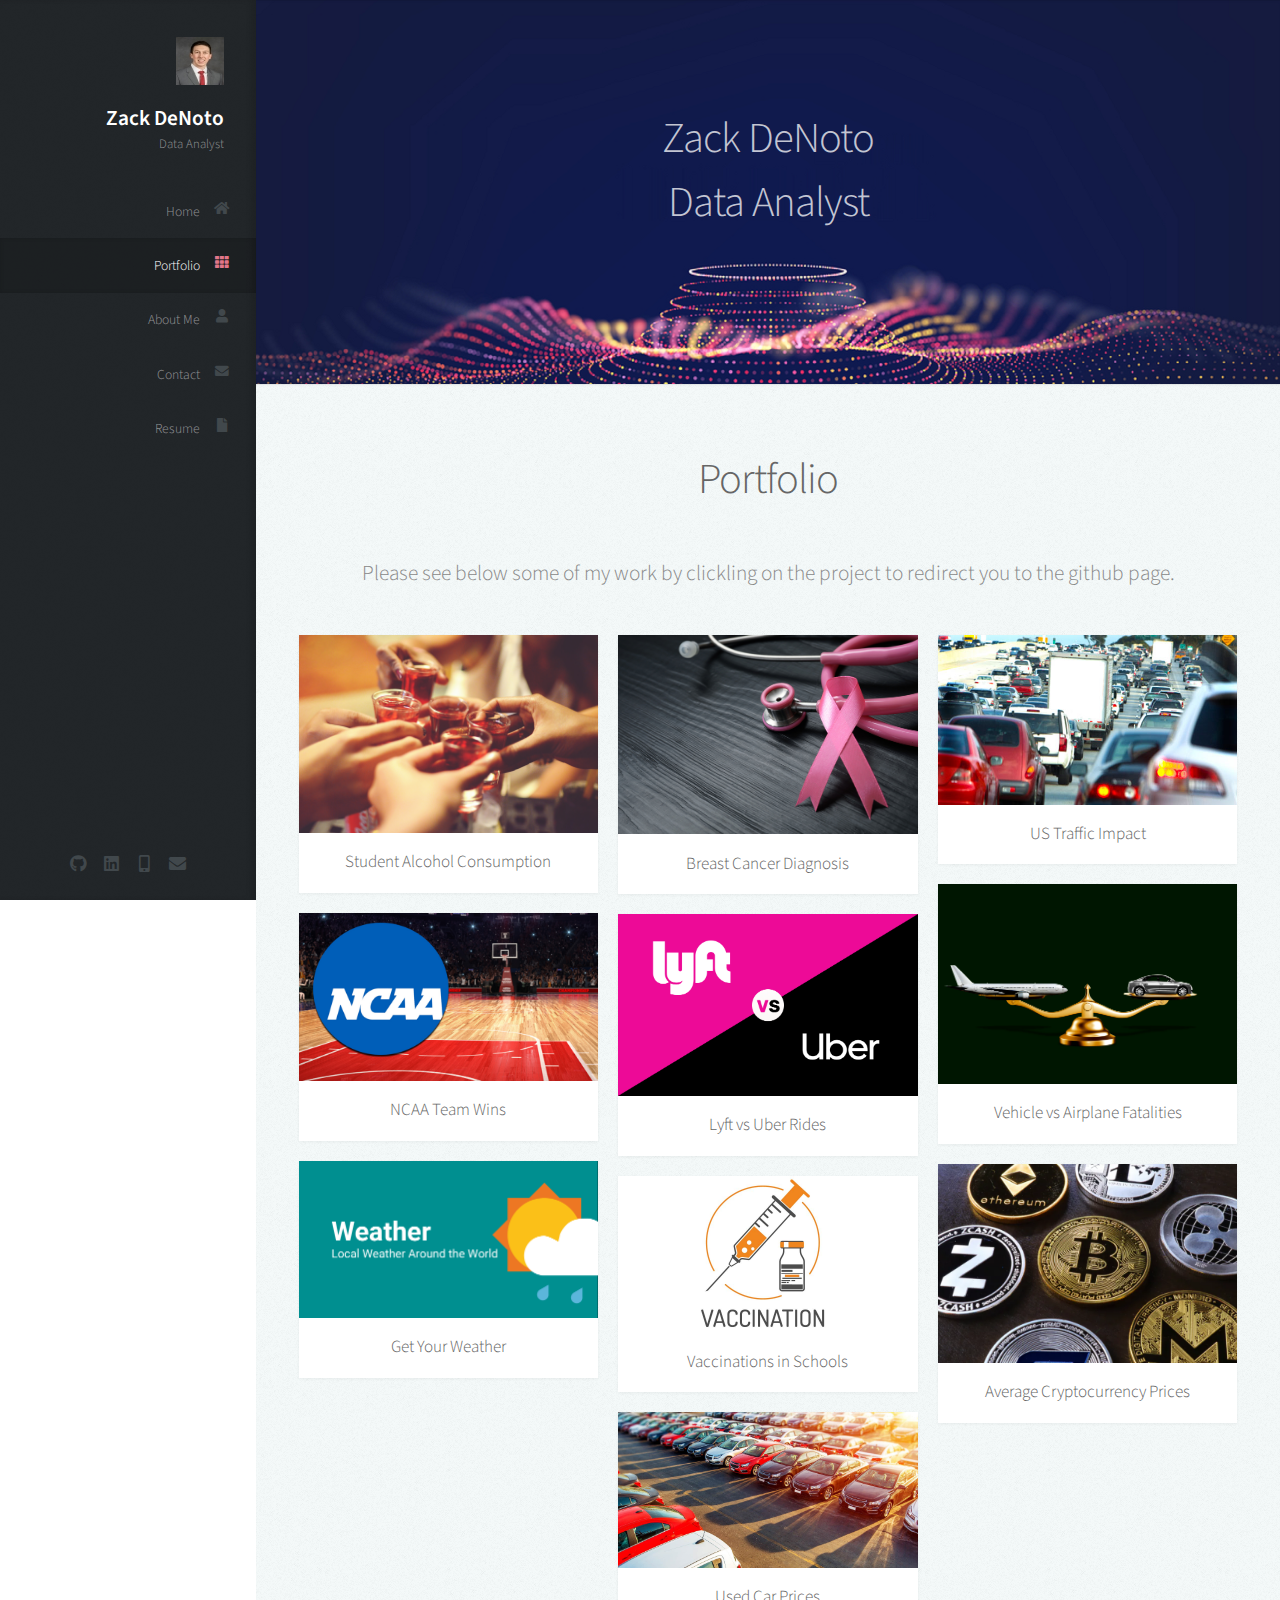
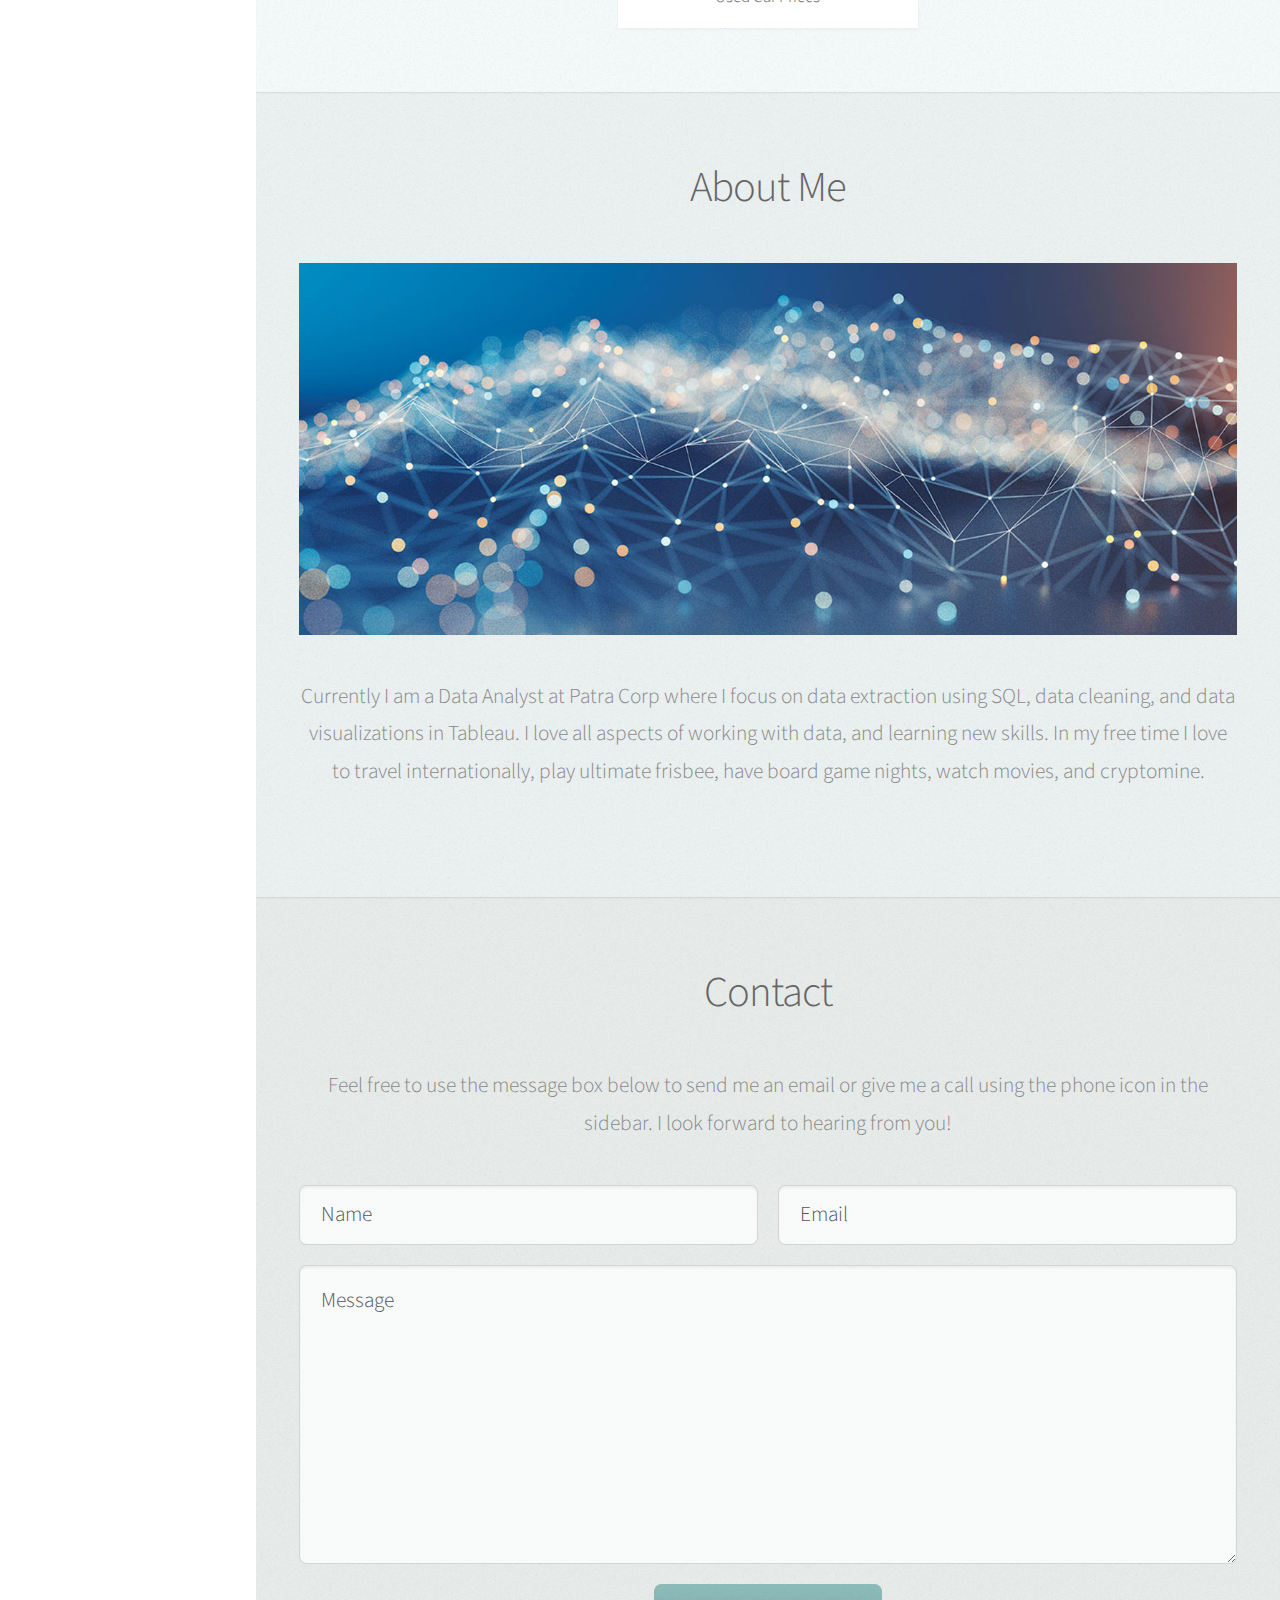
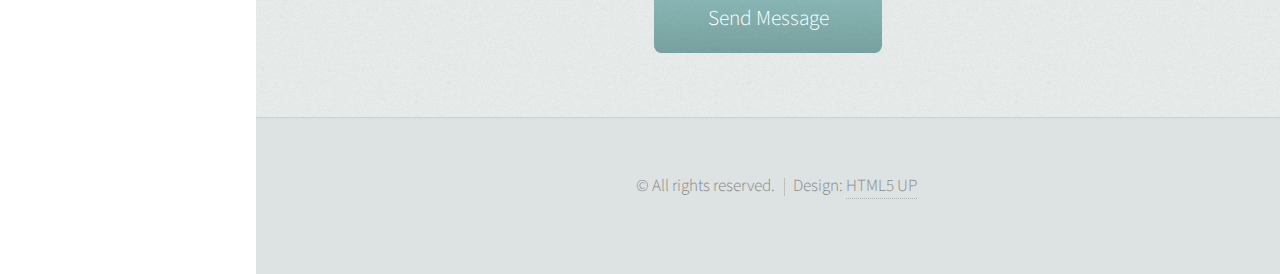
==== commit 4630bd16: "Update index.html" ====
--- a/index.html
+++ b/index.html
@@ -216,7 +216,7 @@
 
 				<!-- Copyright -->
 					<ul class="copyright">
-						<li>&copy; Untitled. All rights reserved.</li><li>Design: <a href="http://html5up.net">HTML5 UP</a></li>
+						<li>&copy; All rights reserved.</li><li>Design: <a href="http://html5up.net">HTML5 UP</a></li>
 					</ul>
 
 			</div>
